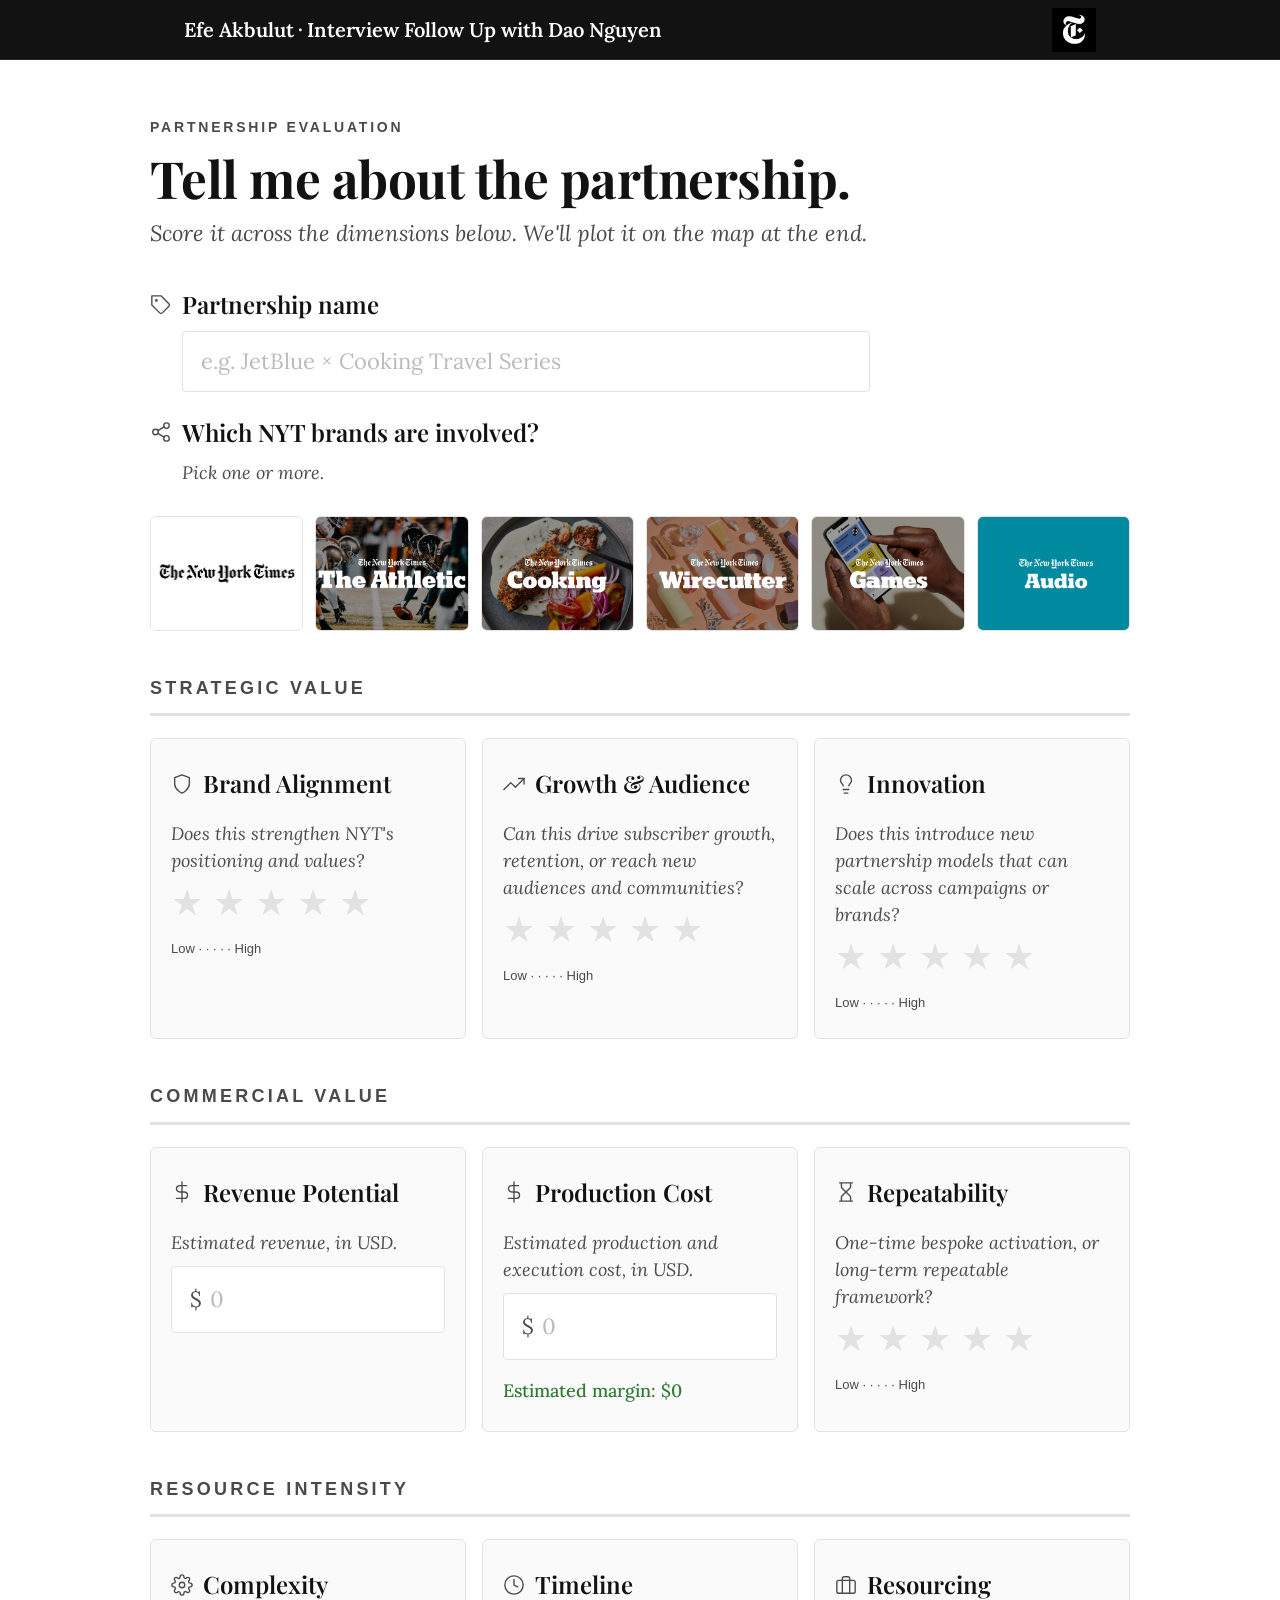
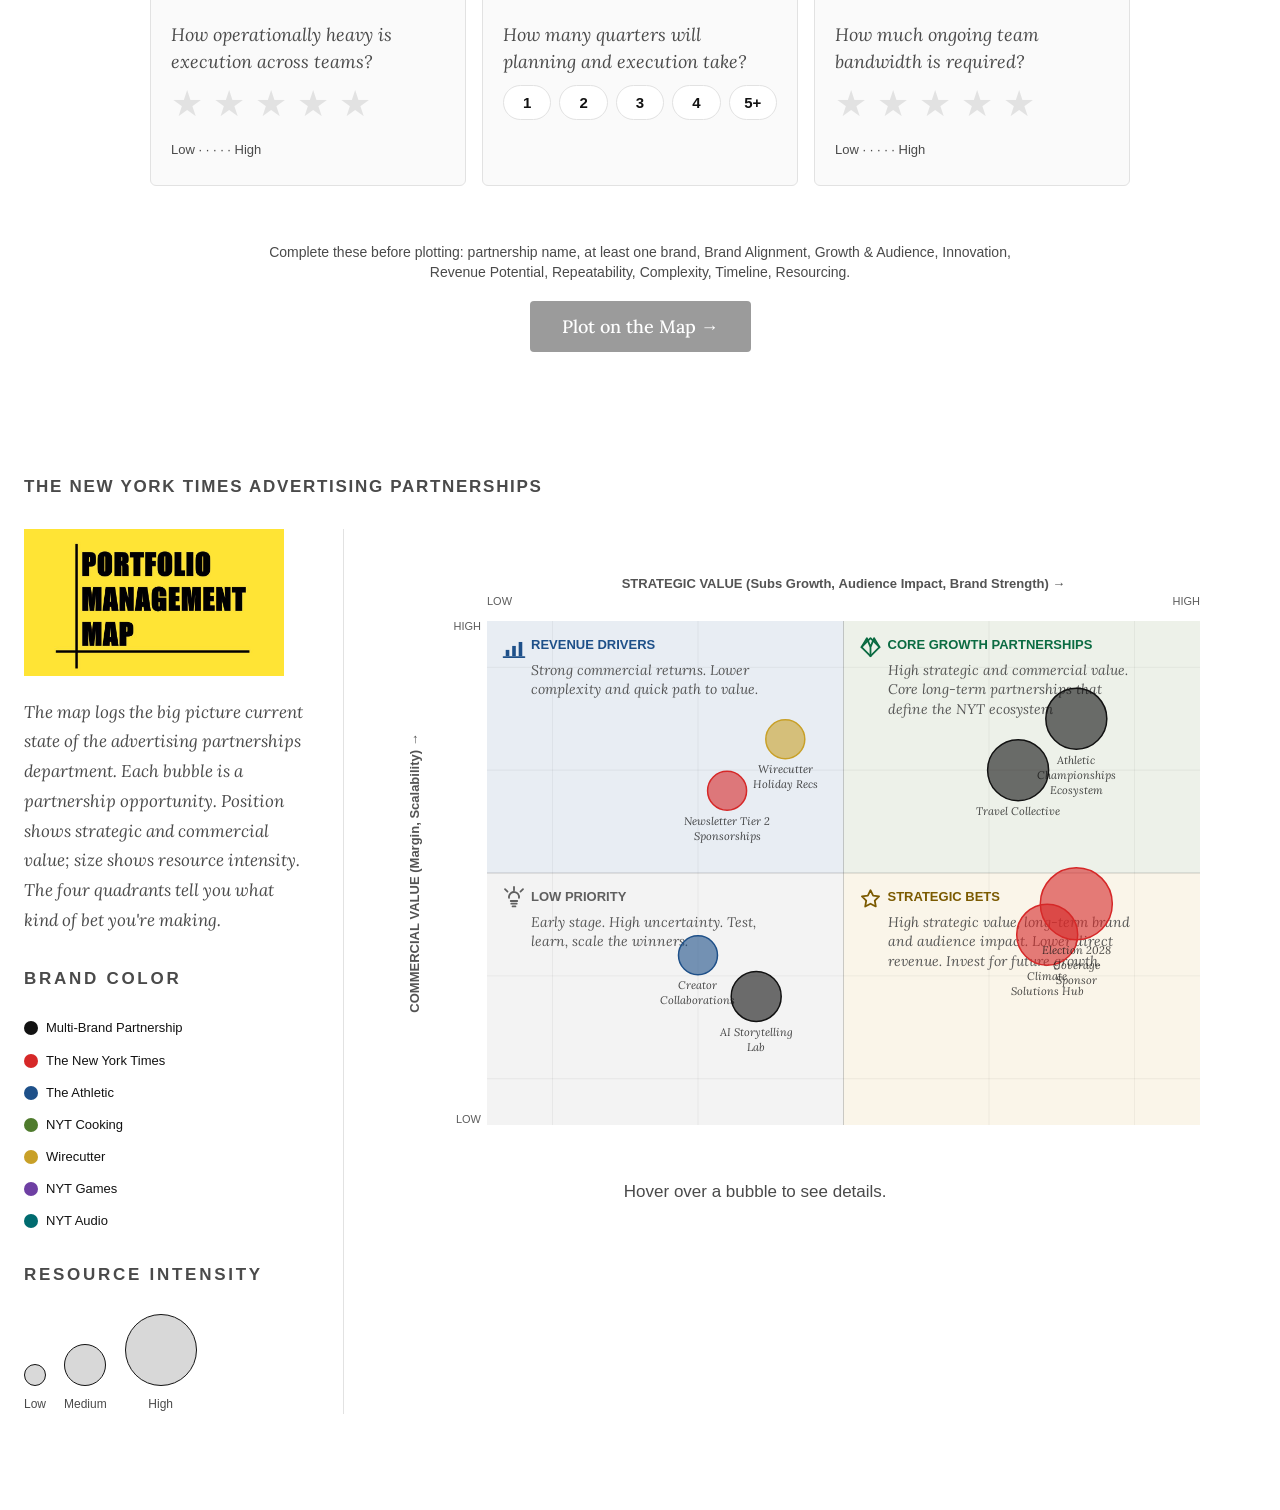
==== docs/index.html @ c7c69ca1 "Polish form feedback and map presentation" ====
<!DOCTYPE html>
<html lang="en">
<head>
  <meta charset="UTF-8">
  <meta name="viewport" content="width=device-width, initial-scale=1.0">
  <title>NYT Partnerships Pitch — Efe Akbulut</title>
  <link rel="stylesheet" href="styles.css">
  <style>
    .map-content {
      max-width: 1440px;
    }
    .map-layout {
      display: grid;
      grid-template-columns: minmax(250px, 320px) minmax(0, 1fr);
      gap: clamp(28px, 4vw, 56px);
      align-items: start;
      margin-top: 28px;
    }
    .map-left-rail {
      border-right: 1px solid var(--rule);
      padding-right: clamp(24px, 3vw, 40px);
    }
    .pmm-logo {
      display: block;
      width: min(100%, 260px);
      height: auto;
      margin-bottom: 22px;
    }
    .map-explainer {
      font-family: Lora, Georgia, serif;
      font-size: 14px;
      font-style: italic;
      line-height: 1.38;
      color: var(--muted);
      margin: 0 0 28px;
      max-width: 26em;
    }
    .map-legend-title {
      font-family: var(--sans);
      font-size: 11px;
      font-weight: 700;
      letter-spacing: 0.16em;
      text-transform: uppercase;
      color: var(--muted);
      margin: 28px 0 12px;
    }
    .bubble-size-legend {
      display: flex;
      align-items: flex-end;
      gap: 18px;
      font-family: var(--sans);
      font-size: 12px;
      color: var(--muted);
    }
    .size-legend-item {
      display: flex;
      flex-direction: column;
      align-items: center;
      gap: 8px;
    }
    .size-dot {
      border-radius: 50%;
      border: 1.5px solid var(--ink);
      background: rgba(18, 18, 18, 0.16);
      display: block;
    }
    .size-dot.small { width: 22px; height: 22px; }
    .size-dot.medium { width: 42px; height: 42px; }
    .size-dot.large { width: 72px; height: 72px; }
    .chart-container {
      position: relative;
      border: 0;
      background: #fff;
      margin: 0 0 8px;
    }
    #bubble-chart {
      width: 100%;
      height: 640px;
      position: relative;
    }
    #bubble-canvas {
      width: 100%;
      height: 100%;
      display: block;
    }
    .chart-tooltip {
      position: fixed;
      background: var(--ink);
      color: #fff;
      font-family: var(--sans);
      font-size: 12px;
      line-height: 1.5;
      padding: 10px 14px;
      pointer-events: none;
      opacity: 0;
      transition: opacity 0.12s;
      z-index: 200;
      max-width: 220px;
    }
    .chart-tooltip.visible { opacity: 1; }
    .chart-tooltip strong { font-size: 13px; display: block; margin-bottom: 2px; }
    .chart-note {
      font-family: var(--sans);
      font-size: 12px;
      color: var(--muted);
      margin-top: 8px;
      text-align: center;
      max-width: none;
    }
    @media (max-width: 1023px) {
      .map-layout {
        grid-template-columns: 1fr;
      }
      .map-left-rail {
        border-right: 0;
        border-bottom: 1px solid var(--rule);
        padding-right: 0;
        padding-bottom: 28px;
      }
      #bubble-chart { height: 520px; }
    }
    @media (max-width: 719px) {
      #bubble-chart { height: 440px; }
    }
  </style>
</head>
<body>
  <script src="nav.js" defer></script>
  <script src="fullpage.js" defer></script>
  <script src="eval.js" defer></script>

  <!-- ─── EVALUATION FORM ───────────────────────────────────────────────── -->
  <section id="evaluation" class="section-step">
    <div class="step-inner">

      <div class="step-header">
        <p class="step-eyebrow">PARTNERSHIP EVALUATION</p>
        <h1 class="step-h1">Tell me about the partnership.</h1>
        <p class="step-subhead">Score it across the dimensions below. We'll plot it on the map at the end.</p>
      </div>

      <!-- ── PARTNERSHIP IDENTITY ──────────────────────────────────────── -->

      <div class="step-narrow" style="margin-bottom: 20px;">
        <div class="metric-block">
          <div class="metric-header">
            <svg class="metric-icon" viewBox="0 0 24 24" fill="none" stroke="currentColor" stroke-width="1.5" stroke-linecap="round" stroke-linejoin="round">
              <path d="M20.59 13.41l-7.17 7.17a2 2 0 01-2.83 0L2 12V2h10l8.59 8.59a2 2 0 010 2.82z"/>
              <circle cx="7" cy="7" r="1.5" fill="currentColor" stroke="none"/>
            </svg>
            <span class="metric-title">Partnership name</span>
          </div>
          <input
            class="text-input"
            id="partnership-name"
            type="text"
            placeholder="e.g. JetBlue × Cooking Travel Series"
            autocomplete="off">
        </div>
      </div>

      <!-- Brand picker — full step-inner width -->
      <div class="metric-block" style="margin-bottom: 8px;">
        <div class="metric-header">
          <svg class="metric-icon" viewBox="0 0 24 24" fill="none" stroke="currentColor" stroke-width="1.5" stroke-linecap="round" stroke-linejoin="round">
            <circle cx="18" cy="5" r="3"/><circle cx="6" cy="12" r="3"/><circle cx="18" cy="19" r="3"/>
            <line x1="8.59" y1="13.51" x2="15.42" y2="17.49"/>
            <line x1="15.41" y1="6.51" x2="8.59" y2="10.49"/>
          </svg>
          <span class="metric-title">Which NYT brands are involved?</span>
        </div>
        <p class="metric-question">Pick one or more.</p>
        <div class="brand-cards">
          <button class="brand-card" data-brand="times" data-color="#d62828" style="--brand-color:#d62828" type="button">
            <img src="assets/logo-times.jpg" alt="The Times">
          </button>
          <button class="brand-card" data-brand="athletic" data-color="#1e5089" style="--brand-color:#1e5089" type="button">
            <img src="assets/logo-athletic.avif" alt="The Athletic">
          </button>
          <button class="brand-card" data-brand="cooking" data-color="#4f7b2d" style="--brand-color:#4f7b2d" type="button">
            <img src="assets/logo-cooking.avif" alt="NYT Cooking">
          </button>
          <button class="brand-card" data-brand="wirecutter" data-color="#c8a028" style="--brand-color:#c8a028" type="button">
            <img src="assets/logo-wirecutter.avif" alt="Wirecutter">
          </button>
          <button class="brand-card" data-brand="games" data-color="#6e3fa3" style="--brand-color:#6e3fa3" type="button">
            <img src="assets/logo-games.avif" alt="NYT Games">
          </button>
          <button class="brand-card" data-brand="audio" data-color="#006b6f" style="--brand-color:#006b6f" type="button">
            <img src="assets/logo-audio.png" alt="NYT Audio">
          </button>
        </div>
      </div>

      <!-- ── STRATEGIC VALUE ───────────────────────────────────────────── -->

      <p class="eval-section-label">Strategic Value</p>
      <hr class="eval-divider">

      <div class="metric-tiles">

        <div class="metric-tile">
          <div class="metric-header">
            <svg class="metric-icon" viewBox="0 0 24 24" fill="none" stroke="currentColor" stroke-width="1.5" stroke-linecap="round" stroke-linejoin="round">
              <path d="M12 22s8-4 8-10V5l-8-3-8 3v7c0 6 8 10 8 10z"/>
            </svg>
            <span class="metric-title">Brand Alignment</span>
          </div>
          <p class="metric-question">Does this strengthen NYT's positioning and values?</p>
          <div class="stars-rating" data-field="brandAlignment" role="group" aria-label="Brand Alignment rating">
            <span class="star" role="button" tabindex="0">★</span>
            <span class="star" role="button" tabindex="0">★</span>
            <span class="star" role="button" tabindex="0">★</span>
            <span class="star" role="button" tabindex="0">★</span>
            <span class="star" role="button" tabindex="0">★</span>
          </div>
          <div class="metric-low-high">Low · · · · · High</div>
        </div>

        <div class="metric-tile">
          <div class="metric-header">
            <svg class="metric-icon" viewBox="0 0 24 24" fill="none" stroke="currentColor" stroke-width="1.5" stroke-linecap="round" stroke-linejoin="round">
              <polyline points="23 6 13.5 15.5 8.5 10.5 1 18"/>
              <polyline points="17 6 23 6 23 12"/>
            </svg>
            <span class="metric-title">Growth &amp; Audience</span>
          </div>
          <p class="metric-question">Can this drive subscriber growth, retention, or reach new audiences and communities?</p>
          <div class="stars-rating" data-field="growthAudience" role="group" aria-label="Growth and Audience rating">
            <span class="star" role="button" tabindex="0">★</span>
            <span class="star" role="button" tabindex="0">★</span>
            <span class="star" role="button" tabindex="0">★</span>
            <span class="star" role="button" tabindex="0">★</span>
            <span class="star" role="button" tabindex="0">★</span>
          </div>
          <div class="metric-low-high">Low · · · · · High</div>
        </div>

        <div class="metric-tile">
          <div class="metric-header">
            <svg class="metric-icon" viewBox="0 0 24 24" fill="none" stroke="currentColor" stroke-width="1.5" stroke-linecap="round" stroke-linejoin="round">
              <line x1="9" y1="18" x2="15" y2="18"/>
              <line x1="10" y1="22" x2="14" y2="22"/>
              <path d="M15.09 14c.18-.98.65-1.74 1.41-2.5A4.65 4.65 0 0018 8 6 6 0 006 8c0 1 .23 2.23 1.5 3.5A4.61 4.61 0 018.91 14"/>
            </svg>
            <span class="metric-title">Innovation</span>
          </div>
          <p class="metric-question">Does this introduce new partnership models that can scale across campaigns or brands?</p>
          <div class="stars-rating" data-field="innovationScalability" role="group" aria-label="Innovation rating">
            <span class="star" role="button" tabindex="0">★</span>
            <span class="star" role="button" tabindex="0">★</span>
            <span class="star" role="button" tabindex="0">★</span>
            <span class="star" role="button" tabindex="0">★</span>
            <span class="star" role="button" tabindex="0">★</span>
          </div>
          <div class="metric-low-high">Low · · · · · High</div>
        </div>

      </div><!-- /strategic metric-tiles -->

      <!-- ── COMMERCIAL VALUE ──────────────────────────────────────────── -->

      <p class="eval-section-label">Commercial Value</p>
      <hr class="eval-divider">

      <div class="metric-tiles">

        <div class="metric-tile">
          <div class="metric-header">
            <svg class="metric-icon" viewBox="0 0 24 24" fill="none" stroke="currentColor" stroke-width="1.5" stroke-linecap="round" stroke-linejoin="round">
              <line x1="12" y1="1" x2="12" y2="23"/>
              <path d="M17 5H9.5a3.5 3.5 0 000 7h5a3.5 3.5 0 010 7H6"/>
            </svg>
            <span class="metric-title">Revenue Potential</span>
          </div>
          <p class="metric-question">Estimated revenue, in USD.</p>
          <div class="numeric-input-wrap">
            <span class="numeric-prefix">$</span>
            <input class="numeric-input" id="revenue-input" type="text" inputmode="numeric" placeholder="0" autocomplete="off">
          </div>
        </div>

        <div class="metric-tile">
          <div class="metric-header">
            <svg class="metric-icon" viewBox="0 0 24 24" fill="none" stroke="currentColor" stroke-width="1.5" stroke-linecap="round" stroke-linejoin="round">
              <line x1="12" y1="1" x2="12" y2="23"/>
              <path d="M17 5H9.5a3.5 3.5 0 000 7h5a3.5 3.5 0 010 7H6"/>
            </svg>
            <span class="metric-title">Production Cost</span>
          </div>
          <p class="metric-question">Estimated production and execution cost, in USD.</p>
          <div class="numeric-input-wrap">
            <span class="numeric-prefix">$</span>
            <input class="numeric-input" id="cost-input" type="text" inputmode="numeric" placeholder="0" autocomplete="off">
          </div>
          <p id="margin-display" class="live-margin-display positive">Estimated margin: $0</p>
          
        </div>

        <div class="metric-tile">
          <div class="metric-header">
            <svg class="metric-icon" viewBox="0 0 24 24" fill="none" stroke="currentColor" stroke-width="1.5" stroke-linecap="round">
              <path d="M5 22h14M5 2h14M17 22v-4.17a2 2 0 00-.59-1.42L12 12l-4.41 4.41A2 2 0 007 17.83V22M7 2v4.17a2 2 0 00.59 1.42L12 12l4.41-4.41A2 2 0 0017 6.17V2"/>
            </svg>
            <span class="metric-title">Repeatability</span>
          </div>
          <p class="metric-question">One-time bespoke activation, or long-term repeatable framework?</p>
          <div class="stars-rating" data-field="repeatability" role="group" aria-label="Repeatability rating">
            <span class="star" role="button" tabindex="0">★</span>
            <span class="star" role="button" tabindex="0">★</span>
            <span class="star" role="button" tabindex="0">★</span>
            <span class="star" role="button" tabindex="0">★</span>
            <span class="star" role="button" tabindex="0">★</span>
          </div>
          <div class="metric-low-high">Low · · · · · High</div>
        </div>

      </div><!-- /commercial metric-tiles -->

      <!-- ── RESOURCE INTENSITY ────────────────────────────────────────── -->

      <p class="eval-section-label">Resource Intensity</p>
      <hr class="eval-divider">

      <div class="metric-tiles">

        <div class="metric-tile">
          <div class="metric-header">
            <svg class="metric-icon" viewBox="0 0 24 24" fill="none" stroke="currentColor" stroke-width="1.5" stroke-linecap="round" stroke-linejoin="round">
              <circle cx="12" cy="12" r="3"/>
              <path d="M19.4 15a1.65 1.65 0 00.33 1.82l.06.06a2 2 0 010 2.83 2 2 0 01-2.83 0l-.06-.06a1.65 1.65 0 00-1.82-.33 1.65 1.65 0 00-1 1.51V21a2 2 0 01-2 2 2 2 0 01-2-2v-.09A1.65 1.65 0 009 19.4a1.65 1.65 0 00-1.82.33l-.06.06a2 2 0 01-2.83 0 2 2 0 010-2.83l.06-.06A1.65 1.65 0 004.68 15a1.65 1.65 0 00-1.51-1H3a2 2 0 01-2-2 2 2 0 012-2h.09A1.65 1.65 0 004.6 9a1.65 1.65 0 00-.33-1.82l-.06-.06a2 2 0 010-2.83 2 2 0 012.83 0l.06.06A1.65 1.65 0 009 4.68a1.65 1.65 0 001-1.51V3a2 2 0 012-2 2 2 0 012 2v.09a1.65 1.65 0 001 1.51 1.65 1.65 0 001.82-.33l.06-.06a2 2 0 012.83 0 2 2 0 010 2.83l-.06.06A1.65 1.65 0 0019.4 9a1.65 1.65 0 001.51 1H21a2 2 0 012 2 2 2 0 01-2 2h-.09a1.65 1.65 0 00-1.51 1z"/>
            </svg>
            <span class="metric-title">Complexity</span>
          </div>
          <p class="metric-question">How operationally heavy is execution across teams?</p>
          <div class="stars-rating" data-field="complexityCoordination" role="group" aria-label="Complexity rating">
            <span class="star" role="button" tabindex="0">★</span>
            <span class="star" role="button" tabindex="0">★</span>
            <span class="star" role="button" tabindex="0">★</span>
            <span class="star" role="button" tabindex="0">★</span>
            <span class="star" role="button" tabindex="0">★</span>
          </div>
          <div class="metric-low-high">Low · · · · · High</div>
        </div>

        <div class="metric-tile">
          <div class="metric-header">
            <svg class="metric-icon" viewBox="0 0 24 24" fill="none" stroke="currentColor" stroke-width="1.5" stroke-linecap="round">
              <circle cx="12" cy="12" r="10"/>
              <polyline points="12 6 12 12 16 14"/>
            </svg>
            <span class="metric-title">Timeline</span>
          </div>
          <p class="metric-question">How many quarters will planning and execution take?</p>
          <div class="timeline-pills">
            <button class="timeline-pill" data-quarters="1" type="button">1</button>
            <button class="timeline-pill" data-quarters="2" type="button">2</button>
            <button class="timeline-pill" data-quarters="3" type="button">3</button>
            <button class="timeline-pill" data-quarters="4" type="button">4</button>
            <button class="timeline-pill" data-quarters="5" type="button">5+</button>
          </div>
        </div>

        <div class="metric-tile">
          <div class="metric-header">
            <svg class="metric-icon" viewBox="0 0 24 24" fill="none" stroke="currentColor" stroke-width="1.5" stroke-linecap="round" stroke-linejoin="round">
              <rect x="2" y="7" width="20" height="14" rx="2"/>
              <path d="M16 21V5a2 2 0 00-2-2h-4a2 2 0 00-2 2v16"/>
            </svg>
            <span class="metric-title">Resourcing</span>
          </div>
          <p class="metric-question">How much ongoing team bandwidth is required?</p>
          <div class="stars-rating" data-field="staffing" role="group" aria-label="Resourcing rating">
            <span class="star" role="button" tabindex="0">★</span>
            <span class="star" role="button" tabindex="0">★</span>
            <span class="star" role="button" tabindex="0">★</span>
            <span class="star" role="button" tabindex="0">★</span>
            <span class="star" role="button" tabindex="0">★</span>
          </div>
          <div class="metric-low-high">Low · · · · · High</div>
        </div>

      </div><!-- /resource metric-tiles -->

      <!-- ── SUBMIT ─────────────────────────────────────────────────────── -->
      <div class="step-footer">
        <p class="submit-feedback" id="submit-feedback" aria-live="polite"></p>
        <button class="submit-primary" id="submit-eval" disabled type="button" aria-describedby="submit-feedback">Plot on the Map →</button>
      </div>

    </div><!-- /step-inner -->
  </section>

  <!-- ─── THE MAP ───────────────────────────────────────────────────────── -->
  <main class="content map-content">
    <section id="map-visualized" class="section-page">
      <p class="section-eyebrow">The New York Times Advertising Partnerships</p>

      <div class="map-layout">
        <aside class="map-left-rail" aria-label="Portfolio Management Map context and legends">
          <img class="pmm-logo" src="assets/pmm.jpg" alt="Portfolio Management Map">
          <p class="map-explainer">The map logs the big picture current state of the advertising partnerships department. Each bubble is a partnership opportunity. Position shows strategic and commercial value; size shows resource intensity. The four quadrants tell you what kind of bet you're making.</p>

          <p class="map-legend-title">Brand Color</p>
          <div class="chart-legend" id="chart-legend"></div>

          <p class="map-legend-title">Resource Intensity</p>
          <div class="bubble-size-legend" aria-label="Bubble size indicates resource intensity">
            <span class="size-legend-item"><span class="size-dot small"></span><span>Low</span></span>
            <span class="size-legend-item"><span class="size-dot medium"></span><span>Medium</span></span>
            <span class="size-legend-item"><span class="size-dot large"></span><span>High</span></span>
          </div>

          <a href="#" class="map-clear-link" id="clear-submission" style="display:none;">Clear my submission</a>
        </aside>

        <div class="map-chart-column">
          <div class="chart-container" id="bubble-chart">
            <canvas id="bubble-canvas"></canvas>
          </div>
          <p class="chart-note">Hover over a bubble to see details.</p>
        </div>
      </div>

      <div id="chart-tooltip" class="chart-tooltip"></div>
    </section>
  </main>

  <script>
    const BRANDS = [
      { key: "multi",      label: "Multi-Brand Partnership", color: "#121212" },
      { key: "nyt",        label: "The New York Times",    color: "#d62828" },
      { key: "athletic",   label: "The Athletic",          color: "#1e5089" },
      { key: "cooking",    label: "NYT Cooking",           color: "#4f7b2d" },
      { key: "wirecutter", label: "Wirecutter",            color: "#c8a028" },
      { key: "games",      label: "NYT Games",             color: "#6e3fa3" },
      { key: "audio",      label: "NYT Audio",             color: "#006b6f" },
    ];

    // 8 examples — two per quadrant, spread across brands
    const PARTNERSHIPS = [
      // Top-Right: Platform-Defining (high SV, high CV)
      { name: "Athletic Championships Ecosystem", brand: "multi",      sv: 4.6, cv: 4.5, ri: 4.0, note: "Multi-brand flagship event series" },
      { name: "Travel Collective",                brand: "multi",      sv: 4.2, cv: 4.0, ri: 4.0, note: "Cross-brand travel content partnership" },
      // Top-Left: Efficient Revenue Drivers (low SV, high CV)
      { name: "Wirecutter Holiday Recs",          brand: "wirecutter", sv: 2.6, cv: 4.3, ri: 2.0, note: "Affiliate + editorial integration" },
      { name: "Newsletter Tier 2 Sponsorships",   brand: "nyt",        sv: 2.2, cv: 3.8, ri: 2.0, note: "High-frequency, scalable" },
      // Bottom-Right: Cultural Impact (high SV, low CV)
      { name: "Climate Solutions Hub",            brand: "nyt",        sv: 4.4, cv: 2.4, ri: 4.0, note: "Long-form brand journalism series" },
      { name: "Election 2028 Coverage Sponsor",   brand: "nyt",        sv: 4.6, cv: 2.7, ri: 5.0, note: "High-reach election year activation" },
      // Bottom-Left: Experimental Bets (low SV, low CV)
      { name: "AI Storytelling Lab",              brand: "multi",      sv: 2.4, cv: 1.8, ri: 3.0, note: "New format test — undefined upside" },
      { name: "Creator Collaborations",           brand: "athletic",   sv: 2.0, cv: 2.2, ri: 2.0, note: "Creator x Athletic content play" },
    ];

    function brandColor(key) {
      return BRANDS.find(b => b.key === key)?.color || "#888";
    }

    function brandLabel(key) {
      const labels = {
        times: "The Times",
        nyt: "The New York Times",
        athletic: "The Athletic",
        cooking: "NYT Cooking",
        wirecutter: "Wirecutter",
        games: "NYT Games",
        audio: "NYT Audio",
        multi: "Multi-Brand Partnership",
      };
      return labels[key] || key;
    }

    function escapeHtml(value) {
      return String(value ?? "")
        .replace(/&/g, "&amp;")
        .replace(/</g, "&lt;")
        .replace(/>/g, "&gt;")
        .replace(/"/g, "&quot;")
        .replace(/'/g, "&#039;");
    }

    function tooltipHtml(b) {
      const brands = b.isUser
        ? (b.brands || []).map(brandLabel).join(", ")
        : brandLabel(b.brand);
      const note = b.note ? `<div>${escapeHtml(b.note)}</div>` : "";
      return `
        <strong>${escapeHtml(b.name)}</strong>
        ${note}
        <span style="opacity:.7">Strategic: ${b.sv} &nbsp; Commercial: ${b.cv}</span><br>
        <span style="opacity:.7">Resource: ${b.ri}</span><br>
        <span style="opacity:.7">Brands: ${escapeHtml(brands || "—")}</span>
      `;
    }

    function hexToRgba(hex, alpha) {
      const r = parseInt(hex.slice(1, 3), 16);
      const g = parseInt(hex.slice(3, 5), 16);
      const b = parseInt(hex.slice(5, 7), 16);
      return `rgba(${r},${g},${b},${alpha})`;
    }

    function setupChart() {
      const canvas    = document.getElementById("bubble-canvas");
      const container = document.getElementById("bubble-chart");
      const tooltip   = document.getElementById("chart-tooltip");
      if (!canvas || !container) return;

      // Axis visual range: slightly beyond 1–5 so edge bubbles have breathing room
      const AMIN = 0.55, AMAX = 5.45;
      const PAD  = { top: 92, right: 56, bottom: 44, left: 92 };

      let userBubble = null, currentW = 0, currentH = 0;

      // Map a data value to a canvas x coordinate
      function tx(val, plotL, plotW) {
        return plotL + ((val - AMIN) / (AMAX - AMIN)) * plotW;
      }
      // Map a data value to a canvas y coordinate (inverted: high = top)
      function ty(val, plotT, plotH) {
        return plotT + ((AMAX - val) / (AMAX - AMIN)) * plotH;
      }

      function riToR(ri, dpr) {
        return (14 + ((ri - 1) / 4) * 22) * dpr;
      }

      function getBubbles(w, h) {
        const dpr  = window.devicePixelRatio || 1;
        const cw   = w * dpr, ch = h * dpr;
        const plotL = PAD.left * dpr, plotT = PAD.top * dpr;
        const plotW = cw - (PAD.left + PAD.right) * dpr;
        const plotH = ch - (PAD.top  + PAD.bottom) * dpr;
        return PARTNERSHIPS.map(p => ({
          ...p,
          cx: tx(p.sv, plotL, plotW),
          cy: ty(p.cv, plotT, plotH),
          r:  riToR(p.ri, dpr),
          isUser: false,
        }));
      }

      function getUserBubble(w, h) {
        if (!userBubble) return null;
        const dpr  = window.devicePixelRatio || 1;
        const cw   = w * dpr, ch = h * dpr;
        const plotL = PAD.left * dpr, plotT = PAD.top * dpr;
        const plotW = cw - (PAD.left + PAD.right) * dpr;
        const plotH = ch - (PAD.top  + PAD.bottom) * dpr;
        return {
          ...userBubble,
          cx: tx(userBubble.sv, plotL, plotW),
          cy: ty(userBubble.cv, plotT, plotH),
          r:  riToR(userBubble.ri, dpr),
          isUser: true,
        };
      }

      // Word-wrap text to fit maxWidth (canvas units)
      function wrapText(ctx, text, maxWidth) {
        const words = text.split(" ");
        const lines = [];
        let cur = "";
        for (const word of words) {
          const test = cur ? cur + " " + word : word;
          if (ctx.measureText(test).width > maxWidth && cur) {
            lines.push(cur);
            cur = word;
          } else {
            cur = test;
          }
        }
        if (cur) lines.push(cur);
        return lines;
      }

      function drawBubbleLabel(ctx, b, dpr) {
        const fSize  = Math.round(11 * dpr);
        const lineH  = fSize * 1.35;
        const maxW   = Math.max(b.r * 2.2, 90 * dpr);
        ctx.font = `italic ${fSize}px Lora, Georgia, serif`;
        const lines  = wrapText(ctx, b.name, maxW);
        const totalH = lines.length * lineH;

        // Always draw below the bubble
        const startY = b.cy + b.r + 6 * dpr;
        ctx.fillStyle    = "rgba(18,18,18,0.78)";
        ctx.textAlign    = "center";
        ctx.textBaseline = "top";
        lines.forEach((line, i) => {
          ctx.fillText(line, b.cx, startY + i * lineH);
        });
        ctx.textAlign    = "left";
        ctx.textBaseline = "alphabetic";
      }

      function drawQuadrantIcon(ctx, type, x, y, size, dpr) {
        const s = size;
        ctx.save();
        ctx.translate(x, y);
        ctx.strokeStyle = ctx.fillStyle;
        ctx.lineWidth = 1.8 * dpr;
        ctx.lineCap = "round";
        ctx.lineJoin = "round";

        if (type === "diamond") {
          ctx.beginPath();
          ctx.moveTo(0, -s / 2);
          ctx.lineTo(s / 2, 0);
          ctx.lineTo(0, s / 2);
          ctx.lineTo(-s / 2, 0);
          ctx.closePath();
          ctx.stroke();
          ctx.beginPath();
          ctx.moveTo(-s / 2, 0);
          ctx.lineTo(-s / 5, -s / 2);
          ctx.lineTo(0, 0);
          ctx.lineTo(s / 5, -s / 2);
          ctx.lineTo(s / 2, 0);
          ctx.moveTo(0, 0);
          ctx.lineTo(0, s / 2);
          ctx.stroke();
        } else if (type === "bars") {
          const w = s / 5;
          [-1, 0, 1].forEach((n, i) => {
            const h = s * (0.35 + i * 0.22);
            ctx.fillRect(n * w * 1.8 - w / 2, s / 2 - h, w, h);
          });
          ctx.beginPath();
          ctx.moveTo(-s * 0.58, s * 0.55);
          ctx.lineTo(s * 0.58, s * 0.55);
          ctx.stroke();
        } else if (type === "star") {
          ctx.beginPath();
          for (let i = 0; i < 10; i++) {
            const a = -Math.PI / 2 + i * Math.PI / 5;
            const r = i % 2 === 0 ? s / 2 : s / 4;
            const px = Math.cos(a) * r;
            const py = Math.sin(a) * r;
            if (i === 0) ctx.moveTo(px, py);
            else ctx.lineTo(px, py);
          }
          ctx.closePath();
          ctx.stroke();
        } else {
          // Light bulb marker for lower-priority exploratory work.
          ctx.beginPath();
          ctx.arc(0, -s * 0.12, s * 0.28, Math.PI * 0.05, Math.PI * 0.95, true);
          ctx.stroke();
          ctx.beginPath();
          ctx.moveTo(-s * 0.18, s * 0.1);
          ctx.lineTo(s * 0.18, s * 0.1);
          ctx.moveTo(-s * 0.15, s * 0.25);
          ctx.lineTo(s * 0.15, s * 0.25);
          ctx.moveTo(-s * 0.08, s * 0.4);
          ctx.lineTo(s * 0.08, s * 0.4);
          ctx.moveTo(-s * 0.36, -s * 0.42);
          ctx.lineTo(-s * 0.5, -s * 0.56);
          ctx.moveTo(s * 0.36, -s * 0.42);
          ctx.lineTo(s * 0.5, -s * 0.56);
          ctx.moveTo(0, -s * 0.5);
          ctx.lineTo(0, -s * 0.68);
          ctx.stroke();
        }

        ctx.restore();
      }

      function drawQuadrantLabels(ctx, plotL, plotT, plotW, plotH, dpr) {
        const midX = tx(3, plotL, plotW);
        const midY = ty(3, plotT, plotH);
        const Q_PAD = 18 * dpr;
        const T_FS  = Math.round(13 * dpr);
        const D_FS  = Math.round(13.5 * dpr);
        const T_LH  = T_FS * 1.35;
        const D_LH  = D_FS * 1.42;
        const I_SIZE = 18 * dpr;
        const I_GAP = 8 * dpr;
        const MAX_W = Math.min(250 * dpr, plotW * 0.42);

        const quadrants = [
          {
            title: "CORE GROWTH PARTNERSHIPS",
            desc:  "High strategic and commercial value. Core long-term partnerships that define the NYT ecosystem",
            icon: "diamond",
            color: "#0b6b42",
            x: midX + Q_PAD, y: plotT + Q_PAD,
          },
          {
            title: "REVENUE DRIVERS",
            desc:  "Strong commercial returns. Lower complexity and quick path to value.",
            icon: "bars",
            color: "#1e5089",
            x: plotL + Q_PAD, y: plotT + Q_PAD,
          },
          {
            title: "STRATEGIC BETS",
            desc:  "High strategic value, long-term brand and audience impact. Lower direct revenue. Invest for future growth.",
            icon: "star",
            color: "#7b5a00",
            x: midX + Q_PAD, y: midY + Q_PAD,
          },
          {
            title: "LOW PRIORITY",
            desc:  "Early stage. High uncertainty. Test, learn, scale the winners.",
            icon: "bulb",
            color: "#5f5f5f",
            x: plotL + Q_PAD, y: midY + Q_PAD,
          },
        ];

        quadrants.forEach(q => {
          ctx.font = `italic ${D_FS}px Lora, Georgia, serif`;
          const descLines = wrapText(ctx, q.desc, MAX_W);
          const startY = q.y;

          ctx.font         = `800 ${T_FS}px -apple-system, BlinkMacSystemFont, "Segoe UI", sans-serif`;
          ctx.fillStyle    = q.color;
          ctx.textBaseline = "top";
          drawQuadrantIcon(ctx, q.icon, q.x + I_SIZE / 2, startY + T_FS * 0.63, I_SIZE, dpr);
          ctx.textAlign = "left";
          ctx.fillText(q.title, q.x + I_SIZE + I_GAP, startY);

          ctx.font      = `italic ${D_FS}px Lora, Georgia, serif`;
          ctx.fillStyle = "rgba(74,74,74,0.92)";
          descLines.forEach((line, i) => {
            ctx.fillText(line, q.x + I_SIZE + I_GAP, startY + T_LH + 7 * dpr + i * D_LH);
          });
        });

        ctx.textAlign    = "left";
        ctx.textBaseline = "alphabetic";
      }

      function drawAxisAnnotations(ctx, plotL, plotT, plotW, plotH, cw, ch, dpr) {
        const plotR = plotL + plotW;
        const plotB = plotT + plotH;
        const SML   = Math.round(11 * dpr);
        const AX_FS = Math.round(13 * dpr);

        ctx.fillStyle = "rgba(74,74,74,0.9)";

        // LOW / HIGH on the top strategic axis
        ctx.font         = `${SML}px -apple-system, sans-serif`;
        ctx.textAlign    = "left";
        ctx.textBaseline = "bottom";
        ctx.fillText("LOW", plotL, plotT - 14 * dpr);
        ctx.textAlign = "right";
        ctx.fillText("HIGH", plotR, plotT - 14 * dpr);

        // LOW / HIGH on y-axis (left of plot)
        ctx.textAlign    = "right";
        ctx.textBaseline = "bottom";
        ctx.fillText("LOW", plotL - 6 * dpr, plotB);
        ctx.textBaseline = "top";
        ctx.fillText("HIGH", plotL - 6 * dpr, plotT);

        // Axis titles
        ctx.font      = `700 ${AX_FS}px -apple-system, BlinkMacSystemFont, sans-serif`;
        ctx.fillStyle = "rgba(74,74,74,0.95)";
        const compactAxis = plotW < 560 * dpr;
        const strategicAxis = compactAxis
          ? "STRATEGIC VALUE →"
          : "STRATEGIC VALUE (Subs Growth, Audience Impact, Brand Strength) →";
        const commercialAxis = compactAxis
          ? "COMMERCIAL VALUE →"
          : "COMMERCIAL VALUE (Margin, Scalability) →";

        // X: strategic value title above the map
        ctx.textAlign    = "center";
        ctx.textBaseline = "bottom";
        ctx.fillText(strategicAxis, plotL + plotW / 2, plotT - 30 * dpr);

        // Y: "COMMERCIAL VALUE →" rotated left
        ctx.save();
        ctx.translate(14 * dpr, plotT + plotH / 2);
        ctx.rotate(-Math.PI / 2);
        ctx.textAlign    = "center";
        ctx.textBaseline = "top";
        ctx.fillText(commercialAxis, 0, 0);
        ctx.restore();

        ctx.textAlign    = "left";
        ctx.textBaseline = "alphabetic";
      }

      function draw(w, h) {
        const dpr   = window.devicePixelRatio || 1;
        const ctx   = canvas.getContext("2d");
        const cw    = canvas.width, ch = canvas.height;
        ctx.clearRect(0, 0, cw, ch);

        const plotL = PAD.left   * dpr;
        const plotT = PAD.top    * dpr;
        const plotW = cw - (PAD.left + PAD.right)  * dpr;
        const plotH = ch - (PAD.top  + PAD.bottom) * dpr;
        const plotR = plotL + plotW;
        const plotB = plotT + plotH;

        const midX = tx(3, plotL, plotW);
        const midY = ty(3, plotT, plotH);

        // ── 1. Quadrant background tints ──────────────────────────────────────
        // Top-Left: Efficient Revenue — blue
        ctx.fillStyle = "rgba(30,80,137,0.10)";
        ctx.fillRect(plotL, plotT, midX - plotL, midY - plotT);
        // Top-Right: Platform-Defining — green
        ctx.fillStyle = "rgba(79,123,45,0.10)";
        ctx.fillRect(midX, plotT, plotR - midX, midY - plotT);
        // Bottom-Left: Experimental — gray
        ctx.fillStyle = "rgba(107,107,107,0.08)";
        ctx.fillRect(plotL, midY, midX - plotL, plotB - midY);
        // Bottom-Right: Cultural Impact — gold
        ctx.fillStyle = "rgba(200,160,40,0.10)";
        ctx.fillRect(midX, midY, plotR - midX, plotB - midY);

        // ── 2. Gridlines at each integer (skip midline = 3) ───────────────────
        ctx.strokeStyle = "rgba(0,0,0,0.05)";
        ctx.lineWidth   = 1 * dpr;
        for (let i = 1; i <= 5; i++) {
          if (i === 3) continue;
          const x = tx(i, plotL, plotW);
          ctx.beginPath(); ctx.moveTo(x, plotT); ctx.lineTo(x, plotB); ctx.stroke();
          const y = ty(i, plotT, plotH);
          ctx.beginPath(); ctx.moveTo(plotL, y); ctx.lineTo(plotR, y); ctx.stroke();
        }

        // ── 3. Midlines at X=3, Y=3 (quadrant dividers — stronger) ───────────
        ctx.strokeStyle = "rgba(0,0,0,0.18)";
        ctx.lineWidth   = 1 * dpr;
        ctx.beginPath(); ctx.moveTo(midX, plotT); ctx.lineTo(midX, plotB); ctx.stroke();
        ctx.beginPath(); ctx.moveTo(plotL, midY); ctx.lineTo(plotR, midY); ctx.stroke();

        // ── 4. Quadrant labels ─────────────────────────────────────────────────
        drawQuadrantLabels(ctx, plotL, plotT, plotW, plotH, dpr);

        // ── 5. Axis annotations ────────────────────────────────────────────────
        drawAxisAnnotations(ctx, plotL, plotT, plotW, plotH, cw, ch, dpr);

        // ── 6. Regular bubbles ─────────────────────────────────────────────────
        const bubbles = getBubbles(w, h);
        bubbles.forEach(b => {
          const color = brandColor(b.brand);
          ctx.beginPath();
          ctx.arc(b.cx, b.cy, b.r, 0, Math.PI * 2);
          ctx.fillStyle   = hexToRgba(color, 0.60);
          ctx.fill();
          ctx.strokeStyle = color;
          ctx.lineWidth   = 1.5 * dpr;
          ctx.stroke();
        });

        // ── 7. Bubble labels ───────────────────────────────────────────────────
        bubbles.forEach(b => drawBubbleLabel(ctx, b, dpr));

        // ── 8. User bubble (drawn last — on top) ───────────────────────────────
        const ub = getUserBubble(w, h);
        if (ub) {
          const color = ub.color || "#121212";

          // Yellow ring
          ctx.beginPath();
          ctx.arc(ub.cx, ub.cy, ub.r + 6 * dpr, 0, Math.PI * 2);
          ctx.strokeStyle = "#f7e600";
          ctx.lineWidth   = 2.5 * dpr;
          ctx.stroke();

          // Bubble
          ctx.beginPath();
          ctx.arc(ub.cx, ub.cy, ub.r, 0, Math.PI * 2);
          ctx.fillStyle   = hexToRgba(color, 0.60);
          ctx.fill();
          ctx.strokeStyle = color;
          ctx.lineWidth   = 2.5 * dpr;
          ctx.stroke();

          // Label
          drawBubbleLabel(ctx, ub, dpr);

          // "NEW" tag
          const TAG   = "NEW";
          const fSize = Math.round(10 * dpr);
          ctx.font = `700 ${fSize}px -apple-system, BlinkMacSystemFont, 'Segoe UI', sans-serif`;
          const textW = ctx.measureText(TAG).width;
          const padX  = 7 * dpr, padY = 3 * dpr;
          const tagW  = textW + padX * 2, tagH = fSize + padY * 2;
          const tagX  = ub.cx - tagW / 2;
          const tagY  = ub.cy - ub.r - 14 * dpr - tagH;
          ctx.fillStyle = "#f7e600";
          ctx.fillRect(tagX, tagY, tagW, tagH);
          ctx.fillStyle    = "#121212";
          ctx.textAlign    = "center";
          ctx.textBaseline = "middle";
          ctx.fillText(TAG, ub.cx, tagY + tagH / 2);
          ctx.textAlign    = "left";
          ctx.textBaseline = "alphabetic";
        }

        canvas._bubbles    = bubbles;
        canvas._userBubble = ub;
      }

      function resize() {
        currentW = container.offsetWidth;
        currentH = container.offsetHeight;
        const dpr = window.devicePixelRatio || 1;
        canvas.width        = currentW * dpr;
        canvas.height       = currentH * dpr;
        canvas.style.width  = currentW + "px";
        canvas.style.height = currentH + "px";
        draw(currentW, currentH);
      }

      function getHovered(mx, my) {
        const dpr  = window.devicePixelRatio || 1;
        const rect = canvas.getBoundingClientRect();
        const cx   = (mx - rect.left) * dpr;
        const cy   = (my - rect.top)  * dpr;
        const ub   = canvas._userBubble;
        if (ub && Math.sqrt((cx - ub.cx) ** 2 + (cy - ub.cy) ** 2) <= ub.r + 6 * dpr) return ub;
        const bubbles = canvas._bubbles || [];
        for (let i = bubbles.length - 1; i >= 0; i--) {
          const b = bubbles[i];
          if (Math.sqrt((cx - b.cx) ** 2 + (cy - b.cy) ** 2) <= b.r) return b;
        }
        return null;
      }

      canvas.addEventListener("mousemove", e => {
        const b = getHovered(e.clientX, e.clientY);
        if (b) {
          tooltip.innerHTML = tooltipHtml(b);
          tooltip.classList.add("visible");
          tooltip.style.left = (e.clientX + 14) + "px";
          tooltip.style.top  = (e.clientY - 10) + "px";
          canvas.style.cursor = "pointer";
        } else {
          tooltip.classList.remove("visible");
          canvas.style.cursor = "default";
        }
      });

      canvas.addEventListener("mouseleave", () => tooltip.classList.remove("visible"));
      window.addEventListener("resize", resize);
      resize();

      const legend = document.getElementById("chart-legend");
      if (legend) {
        BRANDS.forEach(b => {
          const item = document.createElement("div");
          item.className = "legend-item";
          item.innerHTML = `<span class="legend-dot" style="background:${b.color}"></span><span>${b.label}</span>`;
          legend.appendChild(item);
        });
      }

      window.chartAddUserBubble = function (data) {
        userBubble = data;
        resize();
        const cl = document.getElementById("clear-submission");
        if (cl) cl.style.display = "inline-block";
      };

      window.chartClearUserBubble = function () {
        userBubble = null;
        resize();
        const cl = document.getElementById("clear-submission");
        if (cl) cl.style.display = "none";
      };
    }

    if (document.readyState === "loading") {
      document.addEventListener("DOMContentLoaded", setupChart);
    } else {
      setupChart();
    }
  </script>

</body>
</html>
---- docs/styles.css ----
@import url('https://fonts.googleapis.com/css2?family=Playfair+Display:wght@700;900&family=Lora:wght@400;700&display=swap');

:root {
  --bg: #ffffff;
  --ink: #121212;
  --rule: #e2e2e2;
  --muted: #4a4a4a;
  --accent-yellow: #f7e600;
  --card-bg: #fafafa;

  --brand-nyt: #d62828;
  --brand-athletic: #1e5089;
  --brand-cooking: #4f7b2d;
  --brand-wirecutter: #c8a028;
  --brand-games: #6e3fa3;
  --brand-multi: #121212;
  --brand-experimental: #888;

  --nav-height: 60px;
  --max-width: 960px;
  --sans: -apple-system, BlinkMacSystemFont, "Segoe UI", Helvetica, Arial, sans-serif;
}

*, *::before, *::after {
  box-sizing: border-box;
  margin: 0;
  padding: 0;
}

html {
  font-size: 16px;
  -webkit-font-smoothing: antialiased;
}

body {
  background: var(--bg);
  color: var(--ink);
  font-family: Lora, Georgia, "Times New Roman", serif;
  line-height: 1.7;
  padding-top: var(--nav-height);
}

/* ─── NAV ─────────────────────────────────────────────────────────────── */

#site-nav {
  position: fixed;
  top: 0;
  left: 0;
  right: 0;
  height: var(--nav-height);
  z-index: 100;
  background: #121212;
  border-bottom: 1px solid #2a2a2a;
  display: flex;
  align-items: center;
}

.nav-inner {
  max-width: var(--max-width);
  width: 100%;
  margin: 0 auto;
  padding: 0 24px;
  display: flex;
  align-items: center;
  justify-content: space-between;
}

.nav-brand {
  font-family: Lora, Georgia, serif;
  font-size: 20px;
  font-weight: 600;
  color: #ffffff;
  text-decoration: none;
  white-space: nowrap;
  flex-shrink: 1;
  min-width: 0;
  overflow: hidden;
  text-overflow: ellipsis;
}

.nav-brand:hover {
  color: rgba(255, 255, 255, 0.75);
}

.nav-logo {
  height: 44px;
  width: auto;
  flex-shrink: 0;
  display: block;
}

/* ─── LAYOUT ──────────────────────────────────────────────────────────── */

.content {
  max-width: var(--max-width);
  margin: 0 auto;
  padding: 0 24px 96px;
}

/* ─── SECTION BLOCKS ─────────────────────────────────────────────────── */

.section-block {
  /* plain block — no scroll locking */
}

/* ─── SECTION PAGE (map section) ─────────────────────────────────────── */

.section-page {
  scroll-margin-top: var(--nav-height);
}

.section-eyebrow {
  font-family: var(--sans);
  font-size: 11px;
  font-weight: 600;
  letter-spacing: 0.1em;
  text-transform: uppercase;
  color: var(--muted);
  margin-bottom: 16px;
}

.section-page h1 {
  font-family: "Playfair Display", Georgia, serif;
  font-size: clamp(32px, 4.5vw, 48px);
  font-weight: 900;
  line-height: 1.1;
  letter-spacing: -0.02em;
  margin-bottom: 40px;
  color: var(--ink);
}

.section-page p {
  font-size: 17px;
  line-height: 1.75;
  margin-bottom: 24px;
  max-width: 720px;
}

/* ─── BUBBLE CHART ────────────────────────────────────────────────────── */

.chart-legend {
  display: flex;
  flex-wrap: wrap;
  gap: 16px 28px;
  margin-top: 24px;
  font-family: var(--sans);
  font-size: 13px;
}

.map-left-rail .chart-legend {
  flex-direction: column;
  flex-wrap: nowrap;
  gap: 10px;
  margin-top: 0;
}

.legend-item {
  display: flex;
  align-items: center;
  gap: 8px;
}

.legend-dot {
  width: 14px;
  height: 14px;
  border-radius: 50%;
  flex-shrink: 0;
}

/* ─── MAP CLEAR LINK ──────────────────────────────────────────────────── */

.map-clear-link {
  font-family: var(--sans);
  font-size: 12px;
  color: var(--muted);
  text-decoration: underline;
  cursor: pointer;
  margin-top: 8px;
  display: inline-block;
}

/* ─── EVALUATION FORM (single combined section) ──────────────────────── */

/*
 * The evaluation section lives OUTSIDE <main class="content"> so it can
 * use a wider inner container (1100px) for the brand card row. Other form
 * content is wrapped in .step-narrow (720px).
 */

.section-step {
  padding: 56px 0 80px;
  background: var(--bg);
}

.step-inner {
  max-width: 1100px;
  margin: 0 auto;
  padding: 0 clamp(24px, 5vw, 60px);
}

.step-narrow {
  max-width: 720px;
}

/* ── Eval header ─────────────────────────────────────────────────────── */

.step-header {
  display: flex;
  flex-direction: column;
  gap: 12px;
  margin-bottom: 36px;
}

.step-eyebrow {
  font-family: var(--sans);
  font-size: 14px;
  font-weight: 700;
  letter-spacing: 0.2em;
  text-transform: uppercase;
  color: var(--muted);
  margin: 0;
}

.step-h1 {
  font-family: "Playfair Display", Georgia, serif;
  font-size: clamp(36px, 4vw, 56px);
  font-weight: 700;
  line-height: 1.05;
  letter-spacing: -0.01em;
  color: var(--ink);
  margin: 0;
}

.step-subhead {
  font-family: Lora, Georgia, serif;
  font-style: italic;
  font-size: 22px;
  line-height: 1.4;
  color: var(--muted);
  margin: 0;
}

/* ── Eval body fields ────────────────────────────────────────────────── */

.step-fields {
  display: flex;
  flex-direction: column;
  gap: 28px;
}

/* Thin rule between form subsections */
.eval-divider {
  border: none;
  border-top: 3px solid var(--rule);
  margin: 10px 0 22px;
  max-width: 100%;
}

/* Small label above each subsection */
.eval-section-label {
  font-family: var(--sans);
  font-size: 18px;
  font-weight: 700;
  letter-spacing: 0.18em;
  text-transform: uppercase;
  color: var(--muted);
  margin: 42px 0 0;
}

/* ── 3-column metric tile grid ───────────────────────────────────────── */

.metric-tiles {
  display: grid;
  grid-template-columns: repeat(3, minmax(0, 1fr));
  gap: 16px;
  align-items: stretch;
}

.metric-tile {
  background: var(--card-bg);
  border: 1px solid var(--rule);
  border-radius: 6px;
  padding: 24px 20px;
  display: flex;
  flex-direction: column;
  gap: 10px;
  min-width: 0;
  height: 100%;
}

/* Remove left-indent inside tiles — content is already contained */
.metric-tile .metric-question  { padding-left: 0; margin-bottom: 0; }
.metric-tile .stars-rating     { padding-left: 0; }
.metric-tile .metric-low-high  { padding-left: 0; }
.metric-tile .timeline-pills   { padding-left: 0; }
.metric-tile .numeric-input-wrap { margin-left: 0; max-width: 100%; }
.metric-tile .text-input       { margin-left: 0; max-width: 100%; }
.metric-tile .live-margin-display { padding-left: 0; font-size: 18px; }
.metric-tile .margin-note,
.metric-tile .revenue-note     { padding-left: 0; }

/* ── Metric block ────────────────────────────────────────────────────── */

.metric-block {
  display: flex;
  flex-direction: column;
}

.metric-header {
  display: flex;
  align-items: center;
  gap: 10px;
  margin-bottom: 6px;
}

.metric-icon {
  width: 22px;
  height: 22px;
  color: var(--muted);
  flex-shrink: 0;
  stroke: currentColor;
}

.metric-title {
  font-family: "Playfair Display", Georgia, serif;
  font-size: 24px;
  font-weight: 600;
  color: var(--ink);
}

.metric-question {
  font-family: Lora, Georgia, serif;
  font-style: italic;
  font-size: 18px;
  line-height: 1.5;
  color: var(--muted);
  margin: 0 0 14px;
  padding-left: 32px;
}

.metric-low-high {
  font-family: var(--sans);
  font-size: 13px;
  color: var(--muted);
  padding-left: 32px;
  margin-top: 8px;
}

/* ── Star rating ─────────────────────────────────────────────────────── */

.stars-rating {
  display: flex;
  gap: 10px;
  padding-left: 32px;
  cursor: pointer;
  user-select: none;
}

.star {
  font-size: 36px;
  line-height: 1;
  color: var(--rule);
  transition: color 0.12s ease;
}

.star.active  { color: var(--ink); }
.star.preview { color: rgba(18, 18, 18, 0.4); }

/* ── Timeline pill counter ───────────────────────────────────────────── */

.timeline-pills {
  display: grid;
  grid-template-columns: repeat(5, minmax(0, 1fr));
  gap: 8px;
  padding-left: 32px;
}

.timeline-pill {
  font-family: var(--sans);
  font-size: 15px;
  font-weight: 600;
  padding: 8px 0;
  border: 1px solid var(--rule);
  border-radius: 100px;
  background: #fff;
  color: var(--ink);
  cursor: pointer;
  transition: background 0.12s ease, border-color 0.12s ease, color 0.12s ease;
  user-select: none;
  white-space: nowrap;
  width: 100%;
}

.timeline-pill:hover:not(.selected) {
  border-color: var(--ink);
}

.timeline-pill.selected {
  background: var(--ink);
  border-color: var(--ink);
  color: #fff;
}

/* ── Brand cards ─────────────────────────────────────────────────────── */

.brand-cards {
  display: grid;
  grid-template-columns: repeat(6, minmax(0, 1fr));
  gap: 12px;
  margin-top: 16px;
}

.brand-card {
  position: relative;
  aspect-ratio: 4 / 3;
  overflow: hidden;
  padding: 0;
  border: 1px solid var(--rule);
  background: #fff;
  border-radius: 6px;
  cursor: pointer;
  display: block;
  width: 100%;
  transition: border-color 200ms ease, transform 150ms ease, box-shadow 150ms ease;
}

.brand-card img {
  width: 100%;
  height: 100%;
  object-fit: cover;
  object-position: center;
  display: block;
  pointer-events: none;
}

.brand-card:hover {
  transform: translateY(-2px);
  box-shadow: 0 4px 16px rgba(0, 0, 0, 0.10);
}

/* Selected: thick brand-colored outline; border-color set via JS from data-color */
.brand-card.selected {
  border-width: 8px;
}

/* Selected overlay: 30% brand-color wash over the entire image */
.brand-card.selected::after {
  content: '';
  position: absolute;
  inset: 0;
  background-color: var(--brand-color, #121212);
  opacity: 0.3;
  pointer-events: none;
  transition: opacity 200ms ease;
}

/* ── Ecosystem display ───────────────────────────────────────────────── */

.ecosystem-display {
  font-family: Lora, Georgia, serif;
  font-style: italic;
  font-size: 16px;
  color: var(--muted);
  margin: 16px 0 0;
}

/* ── Text input ──────────────────────────────────────────────────────── */

.text-input {
  font-family: Lora, Georgia, serif;
  font-size: 22px;
  line-height: 1.4;
  color: var(--ink);
  background: #fff;
  border: 1px solid var(--rule);
  padding: 14px 18px;
  width: 100%;
  outline: none;
  border-radius: 4px;
  transition: border-color 0.15s ease;
  margin-left: 32px;
  max-width: calc(100% - 32px);
  box-sizing: border-box;
}

.text-input:focus      { border-color: var(--ink); }
.text-input::placeholder { color: #bbb; }

/* ── Numeric input (with $ prefix) ──────────────────────────────────── */

.numeric-input-wrap {
  display: flex;
  align-items: center;
  border: 1px solid var(--rule);
  border-radius: 4px;
  max-width: 380px;
  margin-left: 32px;
  background: #fff;
  transition: border-color 0.15s ease;
}

.numeric-input-wrap:focus-within { border-color: var(--ink); }

.numeric-prefix {
  font-family: Lora, Georgia, serif;
  font-size: 22px;
  color: var(--muted);
  padding: 14px 4px 14px 18px;
  user-select: none;
}

.numeric-input {
  font-family: Lora, Georgia, serif;
  font-size: 22px;
  color: var(--ink);
  background: transparent;
  border: none;
  outline: none;
  padding: 14px 18px 14px 4px;
  flex: 1;
  min-width: 0;
}

.numeric-input::placeholder { color: #bbb; }

/* ── Live margin display ─────────────────────────────────────────────── */

.live-margin-display {
  font-family: Lora, Georgia, serif;
  font-size: 22px;
  font-weight: 500;
  padding-left: 32px;
  margin-top: 6px;
}

.live-margin-display.positive { color: #2e7d32; }
.live-margin-display.negative { color: #c62828; }

.margin-note, .revenue-note {
  font-family: Lora, Georgia, serif;
  font-style: italic;
  font-size: 15px;
  color: var(--muted);
  padding-left: 32px;
  margin-top: 6px;
}

/* ── Submit button ───────────────────────────────────────────────────── */

.step-footer {
  display: grid;
  grid-template-columns: repeat(3, minmax(0, 1fr));
  gap: 16px;
  margin-top: 56px;
  padding-bottom: 40px;
}

.submit-feedback {
  grid-column: 1 / -1;
  justify-self: center;
  max-width: 760px;
  margin: 0 0 2px;
  font-family: var(--sans);
  font-size: 14px;
  line-height: 1.45;
  color: var(--muted);
  text-align: center;
}

.submit-feedback.ready {
  color: #2e7d32;
}

.submit-primary {
  grid-column: 2;
  justify-self: center;
  font-family: Lora, Georgia, serif;
  font-weight: 500;
  font-size: 18px;
  color: #fff;
  background: var(--ink);
  border: none;
  padding: 14px 32px;
  border-radius: 4px;
  cursor: pointer;
  transition: opacity 0.15s ease;
  white-space: nowrap;
}

.submit-primary:disabled {
  background: var(--muted);
  cursor: not-allowed;
  opacity: 0.55;
}

.submit-primary:not(:disabled):hover { opacity: 0.85; }

/* ─── RESPONSIVE ──────────────────────────────────────────────────────── */

@media (max-width: 1023px) {
  .brand-cards {
    grid-template-columns: repeat(3, minmax(0, 1fr));
  }
}

@media (max-width: 719px) {
  .section-step {
    padding-top: 40px;
    padding-bottom: 60px;
  }

  .nav-brand {
    font-size: 14px;
  }

  .brand-cards {
    grid-template-columns: repeat(2, minmax(0, 1fr));
  }

  .metric-tiles {
    grid-template-columns: minmax(0, 1fr);
  }

  .step-footer {
    grid-template-columns: minmax(0, 1fr);
  }

  .submit-primary {
    grid-column: 1;
  }

  .star {
    font-size: 28px;
  }

  .step-subhead {
    font-size: 18px;
  }

  .metric-title    { font-size: 20px; }
  .metric-question { font-size: 16px; }

  .timeline-pill {
    font-size: 14px;
    padding: 7px 14px;
  }
}
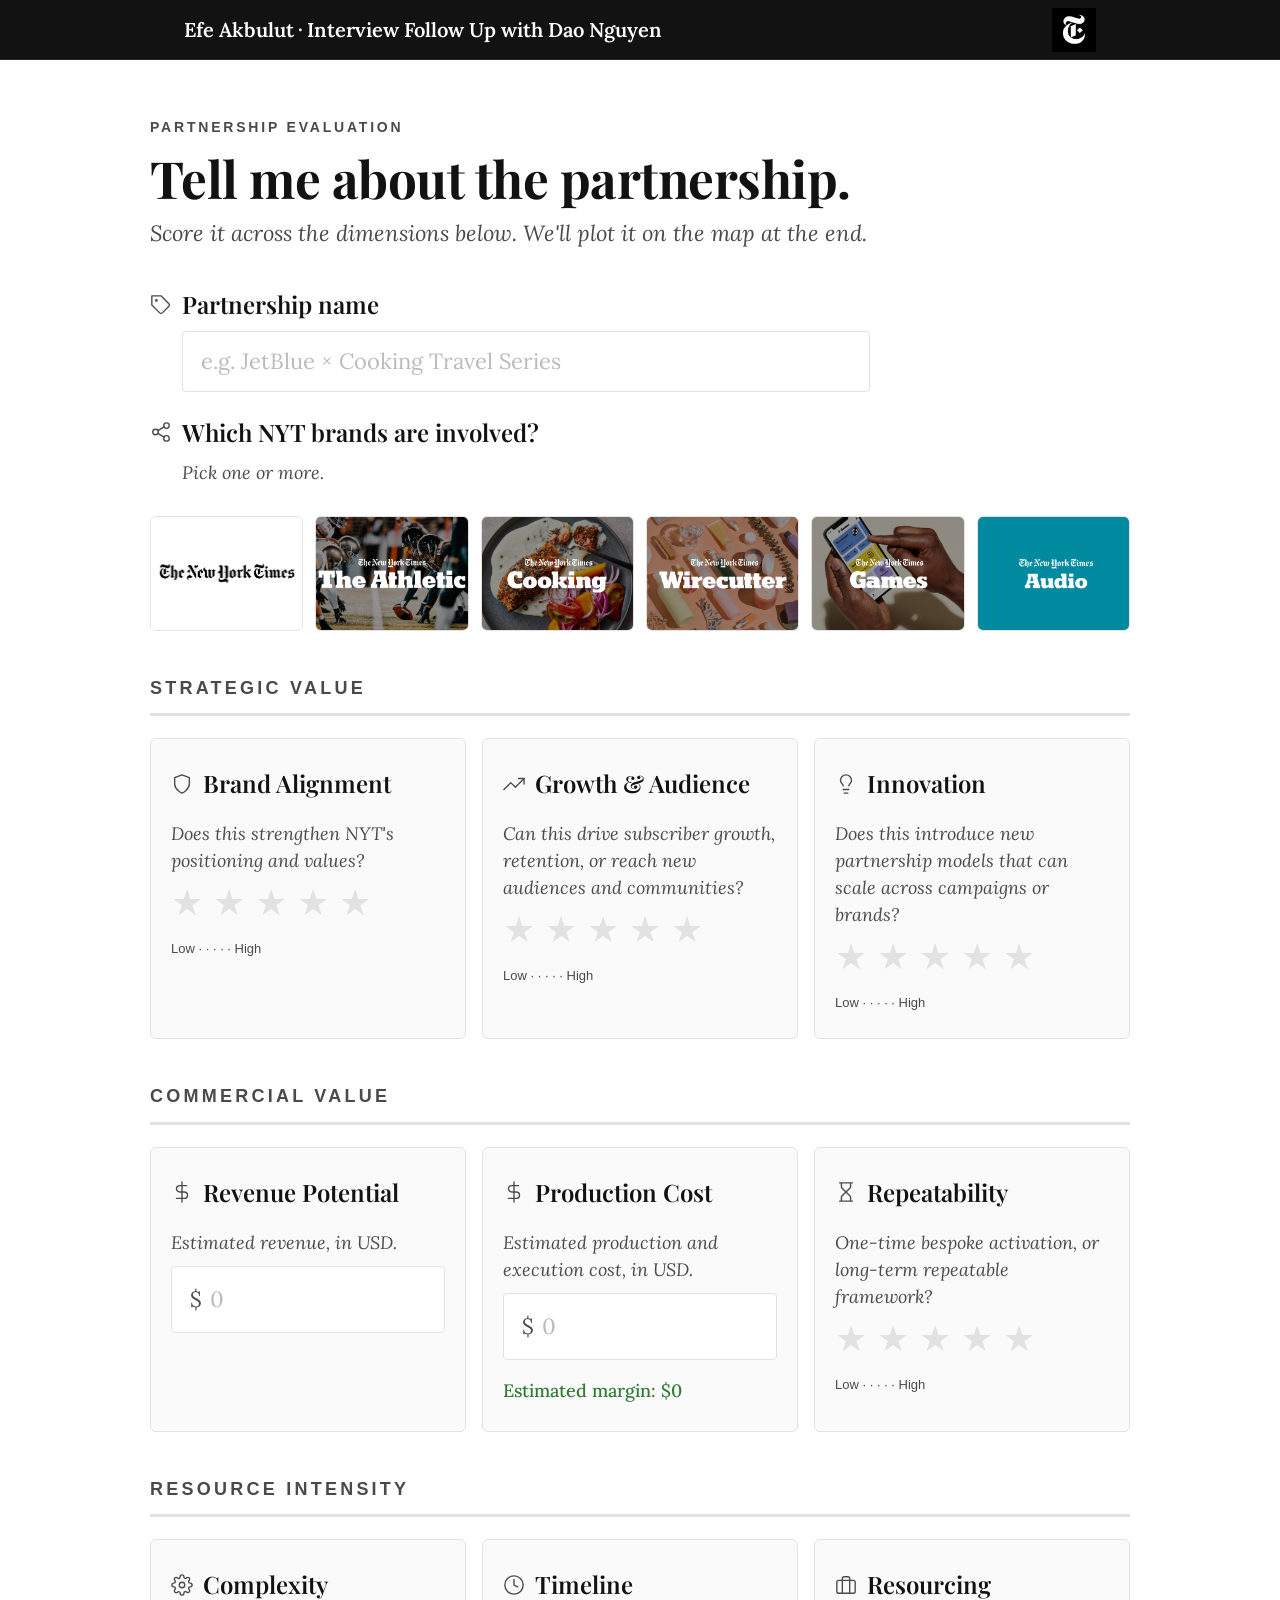
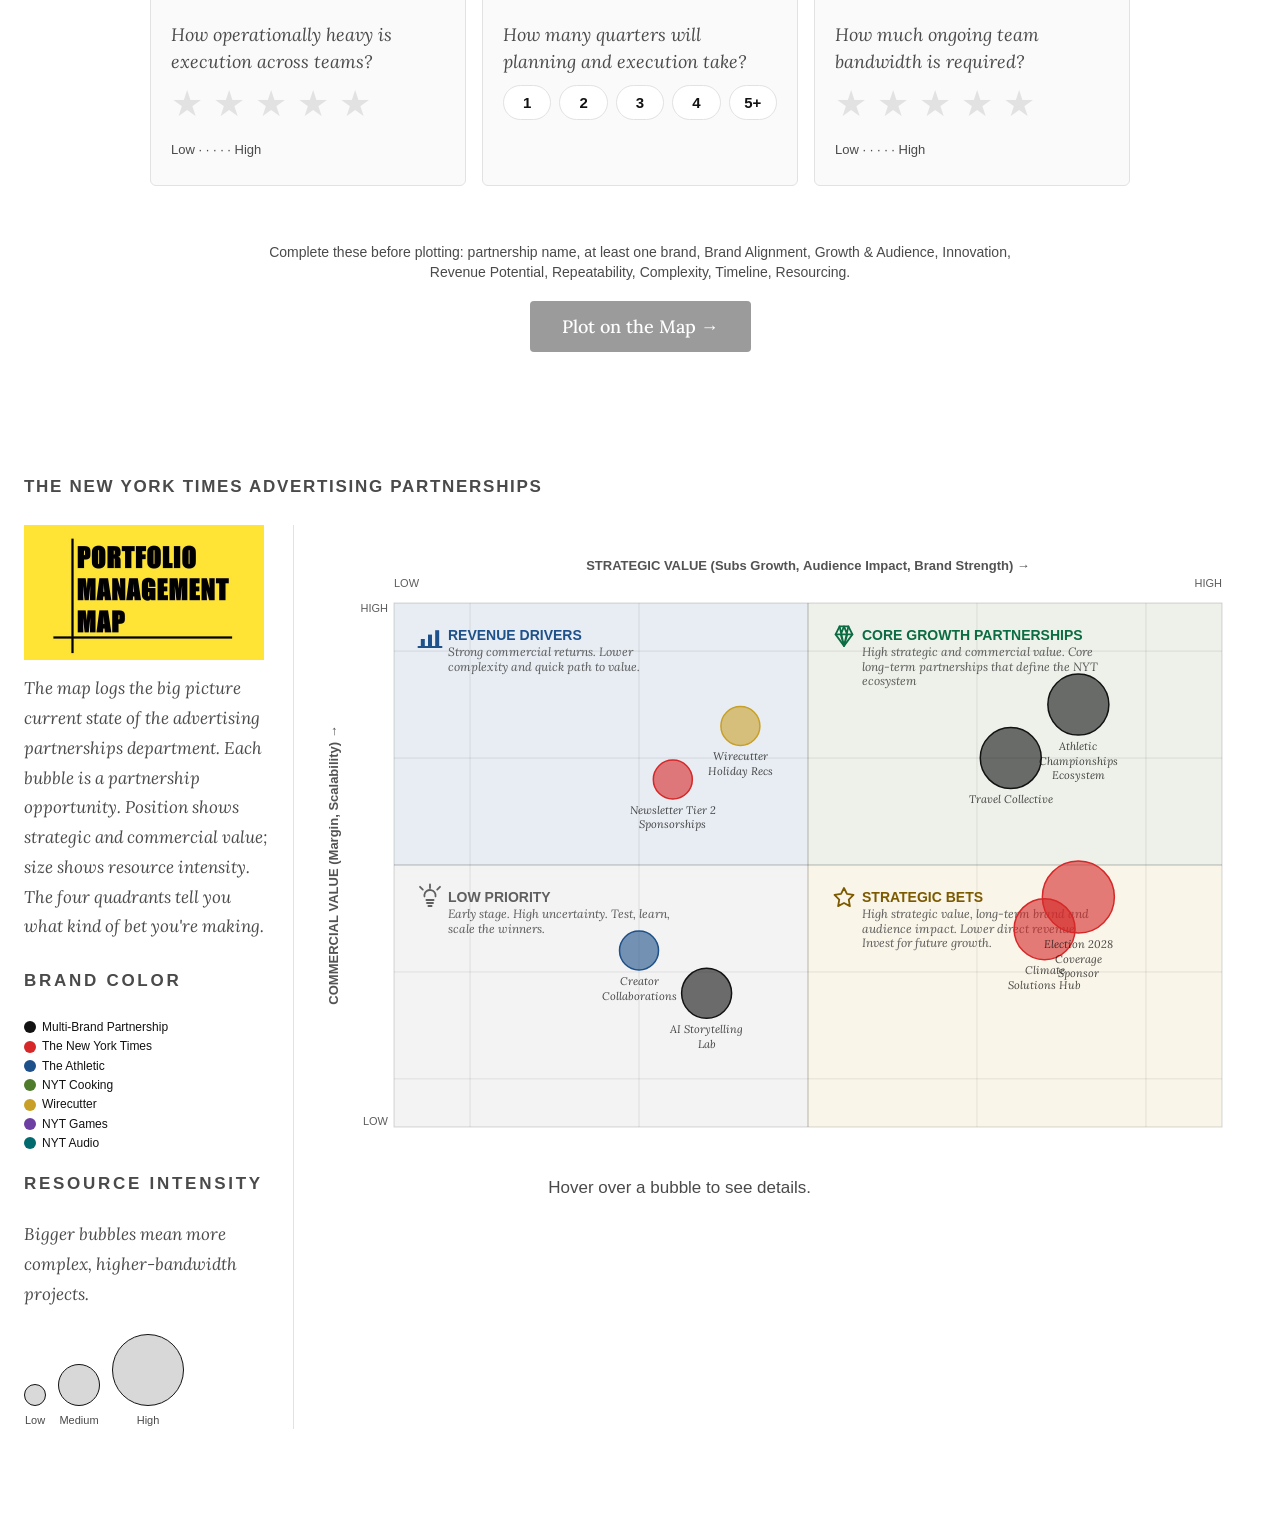
==== commit 6520a6ec: "Tighten map legend density and quadrant annotations" ====
--- a/docs/index.html
+++ b/docs/index.html
@@ -11,28 +11,28 @@
     }
     .map-layout {
       display: grid;
-      grid-template-columns: minmax(250px, 320px) minmax(0, 1fr);
-      gap: clamp(28px, 4vw, 56px);
+      grid-template-columns: minmax(210px, 270px) minmax(0, 1fr);
+      gap: clamp(14px, 2vw, 28px);
       align-items: start;
-      margin-top: 28px;
+      margin-top: 22px;
     }
     .map-left-rail {
       border-right: 1px solid var(--rule);
-      padding-right: clamp(24px, 3vw, 40px);
+      padding-right: clamp(14px, 1.5vw, 22px);
     }
     .pmm-logo {
       display: block;
-      width: min(100%, 260px);
+      width: min(100%, 240px);
       height: auto;
-      margin-bottom: 22px;
+      margin-bottom: 14px;
     }
     .map-explainer {
       font-family: Lora, Georgia, serif;
-      font-size: 14px;
+      font-size: 13px;
       font-style: italic;
-      line-height: 1.38;
+      line-height: 1.12;
       color: var(--muted);
-      margin: 0 0 28px;
+      margin: 0 0 18px;
       max-width: 26em;
     }
     .map-legend-title {
@@ -42,21 +42,30 @@
       letter-spacing: 0.16em;
       text-transform: uppercase;
       color: var(--muted);
-      margin: 28px 0 12px;
+      margin: 18px 0 8px;
+    }
+    .resource-guide {
+      font-family: Lora, Georgia, serif;
+      font-size: 12px;
+      font-style: italic;
+      line-height: 1.25;
+      color: var(--muted);
+      margin: -2px 0 10px;
+      max-width: 22em;
     }
     .bubble-size-legend {
       display: flex;
       align-items: flex-end;
-      gap: 18px;
+      gap: 12px;
       font-family: var(--sans);
-      font-size: 12px;
+      font-size: 11px;
       color: var(--muted);
     }
     .size-legend-item {
       display: flex;
       flex-direction: column;
       align-items: center;
-      gap: 8px;
+      gap: 5px;
     }
     .size-dot {
       border-radius: 50%;
@@ -72,6 +81,10 @@
       border: 0;
       background: #fff;
       margin: 0 0 8px;
+    }
+    .map-chart-column {
+      width: 100%;
+      min-width: 0;
     }
     #bubble-chart {
       width: 100%;
@@ -106,6 +119,15 @@
       margin-top: 8px;
       text-align: center;
       max-width: none;
+      width: 100%;
+    }
+    .map-chart-column .map-clear-link {
+      display: block;
+      width: 100%;
+      margin-top: 8px;
+      color: #c62828;
+      text-align: right;
+      font-weight: 600;
     }
     @media (max-width: 1023px) {
       .map-layout {
@@ -405,13 +427,12 @@
           <div class="chart-legend" id="chart-legend"></div>
 
           <p class="map-legend-title">Resource Intensity</p>
+          <p class="resource-guide">Bigger bubbles mean more complex, higher-bandwidth projects.</p>
           <div class="bubble-size-legend" aria-label="Bubble size indicates resource intensity">
             <span class="size-legend-item"><span class="size-dot small"></span><span>Low</span></span>
             <span class="size-legend-item"><span class="size-dot medium"></span><span>Medium</span></span>
             <span class="size-legend-item"><span class="size-dot large"></span><span>High</span></span>
           </div>
-
-          <a href="#" class="map-clear-link" id="clear-submission" style="display:none;">Clear my submission</a>
         </aside>
 
         <div class="map-chart-column">
@@ -419,6 +440,7 @@
             <canvas id="bubble-canvas"></canvas>
           </div>
           <p class="chart-note">Hover over a bubble to see details.</p>
+          <a href="#" class="map-clear-link" id="clear-submission" style="display:none;">Clear my submission</a>
         </div>
       </div>
 
@@ -509,7 +531,7 @@
 
       // Axis visual range: slightly beyond 1–5 so edge bubbles have breathing room
       const AMIN = 0.55, AMAX = 5.45;
-      const PAD  = { top: 92, right: 56, bottom: 44, left: 92 };
+      const PAD  = { top: 78, right: 34, bottom: 38, left: 74 };
 
       let userBubble = null, currentW = 0, currentH = 0;
 
@@ -606,20 +628,25 @@
 
         if (type === "diamond") {
           ctx.beginPath();
-          ctx.moveTo(0, -s / 2);
-          ctx.lineTo(s / 2, 0);
-          ctx.lineTo(0, s / 2);
-          ctx.lineTo(-s / 2, 0);
+          ctx.moveTo(-s * 0.42, -s * 0.08);
+          ctx.lineTo(-s * 0.22, -s * 0.48);
+          ctx.lineTo(s * 0.22, -s * 0.48);
+          ctx.lineTo(s * 0.42, -s * 0.08);
+          ctx.lineTo(0, s * 0.5);
           ctx.closePath();
           ctx.stroke();
           ctx.beginPath();
-          ctx.moveTo(-s / 2, 0);
-          ctx.lineTo(-s / 5, -s / 2);
-          ctx.lineTo(0, 0);
-          ctx.lineTo(s / 5, -s / 2);
-          ctx.lineTo(s / 2, 0);
-          ctx.moveTo(0, 0);
-          ctx.lineTo(0, s / 2);
+          ctx.moveTo(-s * 0.42, -s * 0.08);
+          ctx.lineTo(s * 0.42, -s * 0.08);
+          ctx.moveTo(-s * 0.22, -s * 0.48);
+          ctx.lineTo(0, s * 0.5);
+          ctx.moveTo(s * 0.22, -s * 0.48);
+          ctx.lineTo(0, s * 0.5);
+          ctx.moveTo(0, -s * 0.48);
+          ctx.lineTo(-s * 0.16, -s * 0.08);
+          ctx.lineTo(0, s * 0.5);
+          ctx.lineTo(s * 0.16, -s * 0.08);
+          ctx.lineTo(0, -s * 0.48);
           ctx.stroke();
         } else if (type === "bars") {
           const w = s / 5;
@@ -670,14 +697,14 @@
       function drawQuadrantLabels(ctx, plotL, plotT, plotW, plotH, dpr) {
         const midX = tx(3, plotL, plotW);
         const midY = ty(3, plotT, plotH);
-        const Q_PAD = 18 * dpr;
-        const T_FS  = Math.round(13 * dpr);
-        const D_FS  = Math.round(13.5 * dpr);
-        const T_LH  = T_FS * 1.35;
-        const D_LH  = D_FS * 1.42;
-        const I_SIZE = 18 * dpr;
+        const Q_PAD = 26 * dpr;
+        const T_FS  = Math.round(13.5 * dpr);
+        const D_FS  = Math.round(11.5 * dpr);
+        const T_LH  = T_FS * 1.05;
+        const D_LH  = D_FS * 1.22;
+        const I_SIZE = 20 * dpr;
         const I_GAP = 8 * dpr;
-        const MAX_W = Math.min(250 * dpr, plotW * 0.42);
+        const MAX_W = Math.min(238 * dpr, plotW * 0.42);
 
         const quadrants = [
           {
@@ -714,18 +741,20 @@
           ctx.font = `italic ${D_FS}px Lora, Georgia, serif`;
           const descLines = wrapText(ctx, q.desc, MAX_W);
           const startY = q.y;
+          const titleMidY = startY + T_FS * 0.5;
 
           ctx.font         = `800 ${T_FS}px -apple-system, BlinkMacSystemFont, "Segoe UI", sans-serif`;
           ctx.fillStyle    = q.color;
-          ctx.textBaseline = "top";
-          drawQuadrantIcon(ctx, q.icon, q.x + I_SIZE / 2, startY + T_FS * 0.63, I_SIZE, dpr);
+          ctx.textBaseline = "middle";
+          drawQuadrantIcon(ctx, q.icon, q.x + I_SIZE / 2, titleMidY, I_SIZE, dpr);
           ctx.textAlign = "left";
-          ctx.fillText(q.title, q.x + I_SIZE + I_GAP, startY);
+          ctx.fillText(q.title, q.x + I_SIZE + I_GAP, titleMidY);
 
           ctx.font      = `italic ${D_FS}px Lora, Georgia, serif`;
           ctx.fillStyle = "rgba(74,74,74,0.92)";
+          ctx.textBaseline = "top";
           descLines.forEach((line, i) => {
-            ctx.fillText(line, q.x + I_SIZE + I_GAP, startY + T_LH + 7 * dpr + i * D_LH);
+            ctx.fillText(line, q.x + I_SIZE + I_GAP, startY + T_LH + 3 * dpr + i * D_LH);
           });
         });
 
@@ -736,7 +765,7 @@
       function drawAxisAnnotations(ctx, plotL, plotT, plotW, plotH, cw, ch, dpr) {
         const plotR = plotL + plotW;
         const plotB = plotT + plotH;
-        const SML   = Math.round(11 * dpr);
+        const SML   = Math.round(10.5 * dpr);
         const AX_FS = Math.round(13 * dpr);
 
         ctx.fillStyle = "rgba(74,74,74,0.9)";
@@ -777,7 +806,7 @@
         ctx.translate(14 * dpr, plotT + plotH / 2);
         ctx.rotate(-Math.PI / 2);
         ctx.textAlign    = "center";
-        ctx.textBaseline = "top";
+        ctx.textBaseline = "middle";
         ctx.fillText(commercialAxis, 0, 0);
         ctx.restore();
 
@@ -816,7 +845,7 @@
         ctx.fillRect(midX, midY, plotR - midX, plotB - midY);
 
         // ── 2. Gridlines at each integer (skip midline = 3) ───────────────────
-        ctx.strokeStyle = "rgba(0,0,0,0.05)";
+        ctx.strokeStyle = "rgba(0,0,0,0.09)";
         ctx.lineWidth   = 1 * dpr;
         for (let i = 1; i <= 5; i++) {
           if (i === 3) continue;
@@ -827,10 +856,13 @@
         }
 
         // ── 3. Midlines at X=3, Y=3 (quadrant dividers — stronger) ───────────
-        ctx.strokeStyle = "rgba(0,0,0,0.18)";
+        ctx.strokeStyle = "rgba(0,0,0,0.26)";
         ctx.lineWidth   = 1 * dpr;
         ctx.beginPath(); ctx.moveTo(midX, plotT); ctx.lineTo(midX, plotB); ctx.stroke();
         ctx.beginPath(); ctx.moveTo(plotL, midY); ctx.lineTo(plotR, midY); ctx.stroke();
+
+        ctx.strokeStyle = "rgba(0,0,0,0.16)";
+        ctx.strokeRect(plotL, plotT, plotW, plotH);
 
         // ── 4. Quadrant labels ─────────────────────────────────────────────────
         drawQuadrantLabels(ctx, plotL, plotT, plotW, plotH, dpr);
@@ -959,7 +991,7 @@
         userBubble = data;
         resize();
         const cl = document.getElementById("clear-submission");
-        if (cl) cl.style.display = "inline-block";
+        if (cl) cl.style.display = "block";
       };
 
       window.chartClearUserBubble = function () {
--- a/docs/styles.css
+++ b/docs/styles.css
@@ -150,19 +150,21 @@
 .map-left-rail .chart-legend {
   flex-direction: column;
   flex-wrap: nowrap;
-  gap: 10px;
+  gap: 5px;
   margin-top: 0;
+  font-size: 12px;
+  line-height: 1.2;
 }
 
 .legend-item {
   display: flex;
   align-items: center;
-  gap: 8px;
+  gap: 6px;
 }
 
 .legend-dot {
-  width: 14px;
-  height: 14px;
+  width: 12px;
+  height: 12px;
   border-radius: 50%;
   flex-shrink: 0;
 }
@@ -175,7 +177,7 @@
   color: var(--muted);
   text-decoration: underline;
   cursor: pointer;
-  margin-top: 8px;
+  margin-top: 0;
   display: inline-block;
 }
 
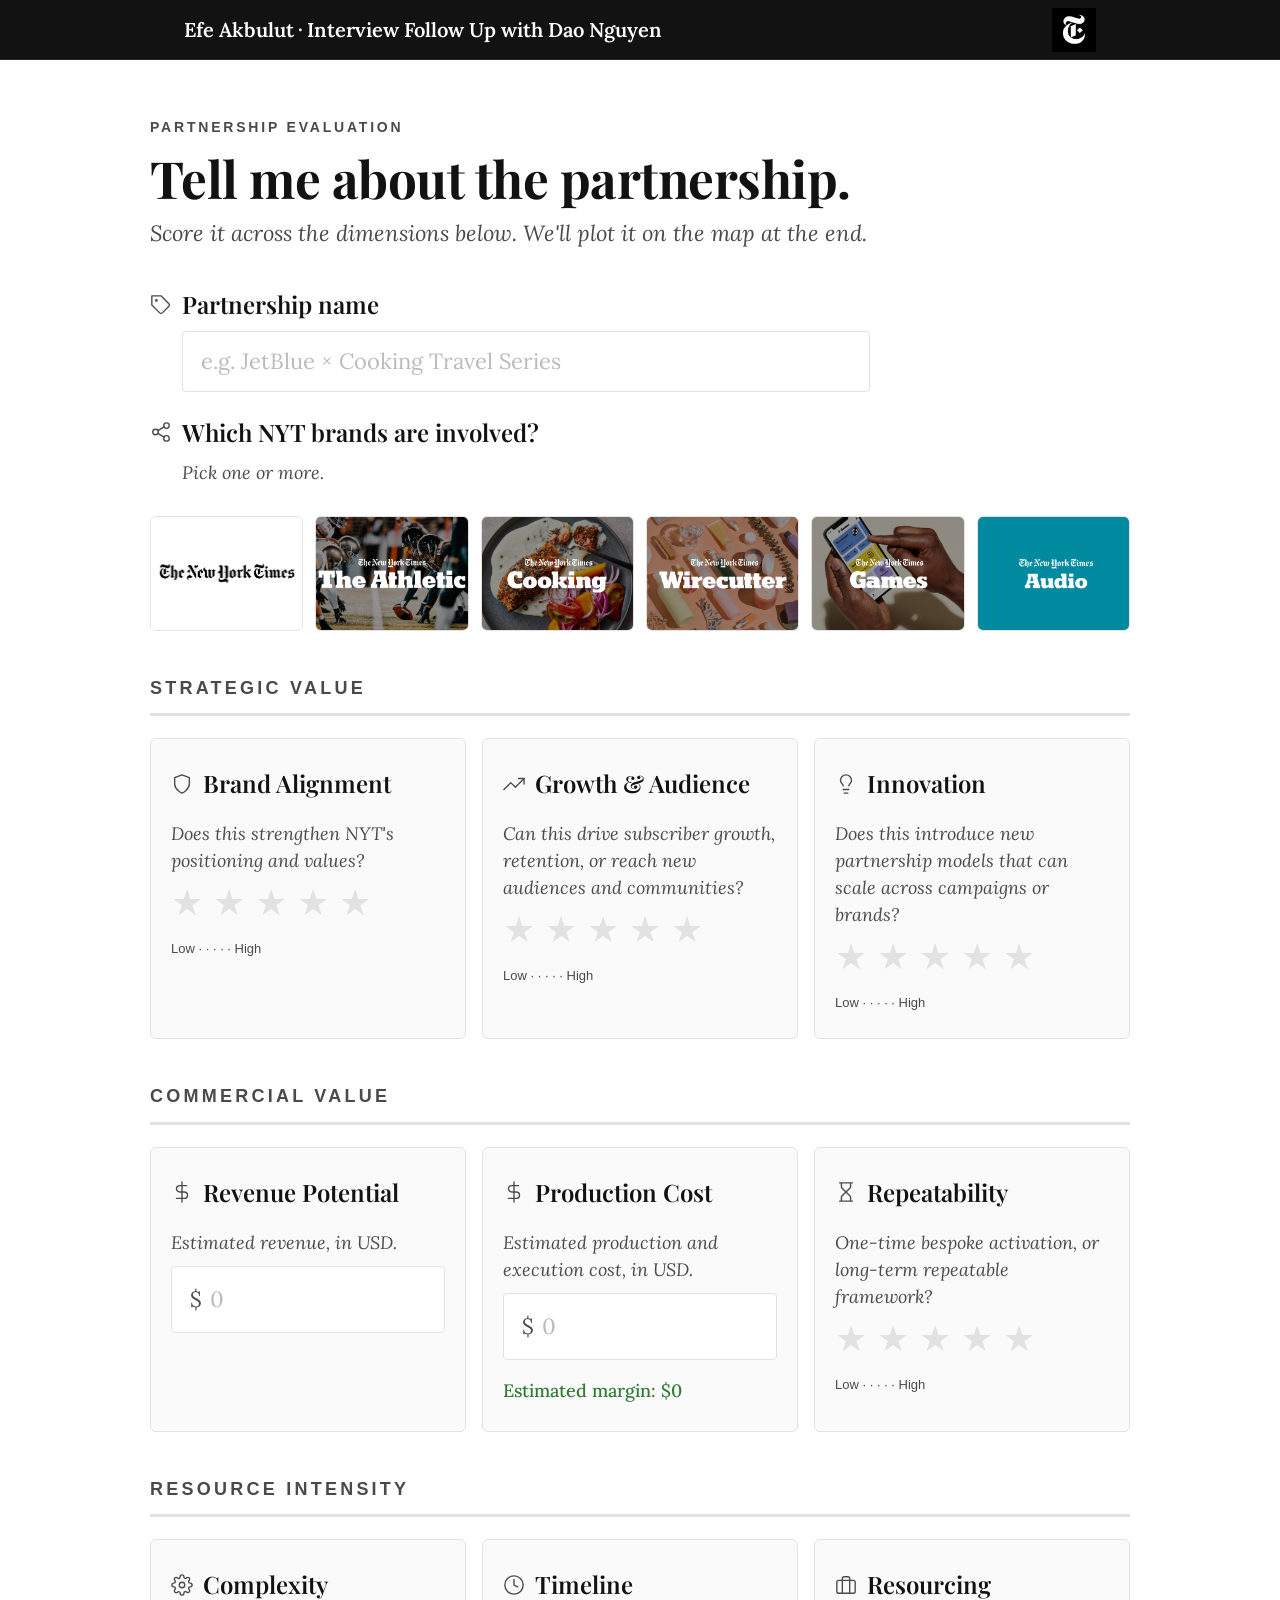
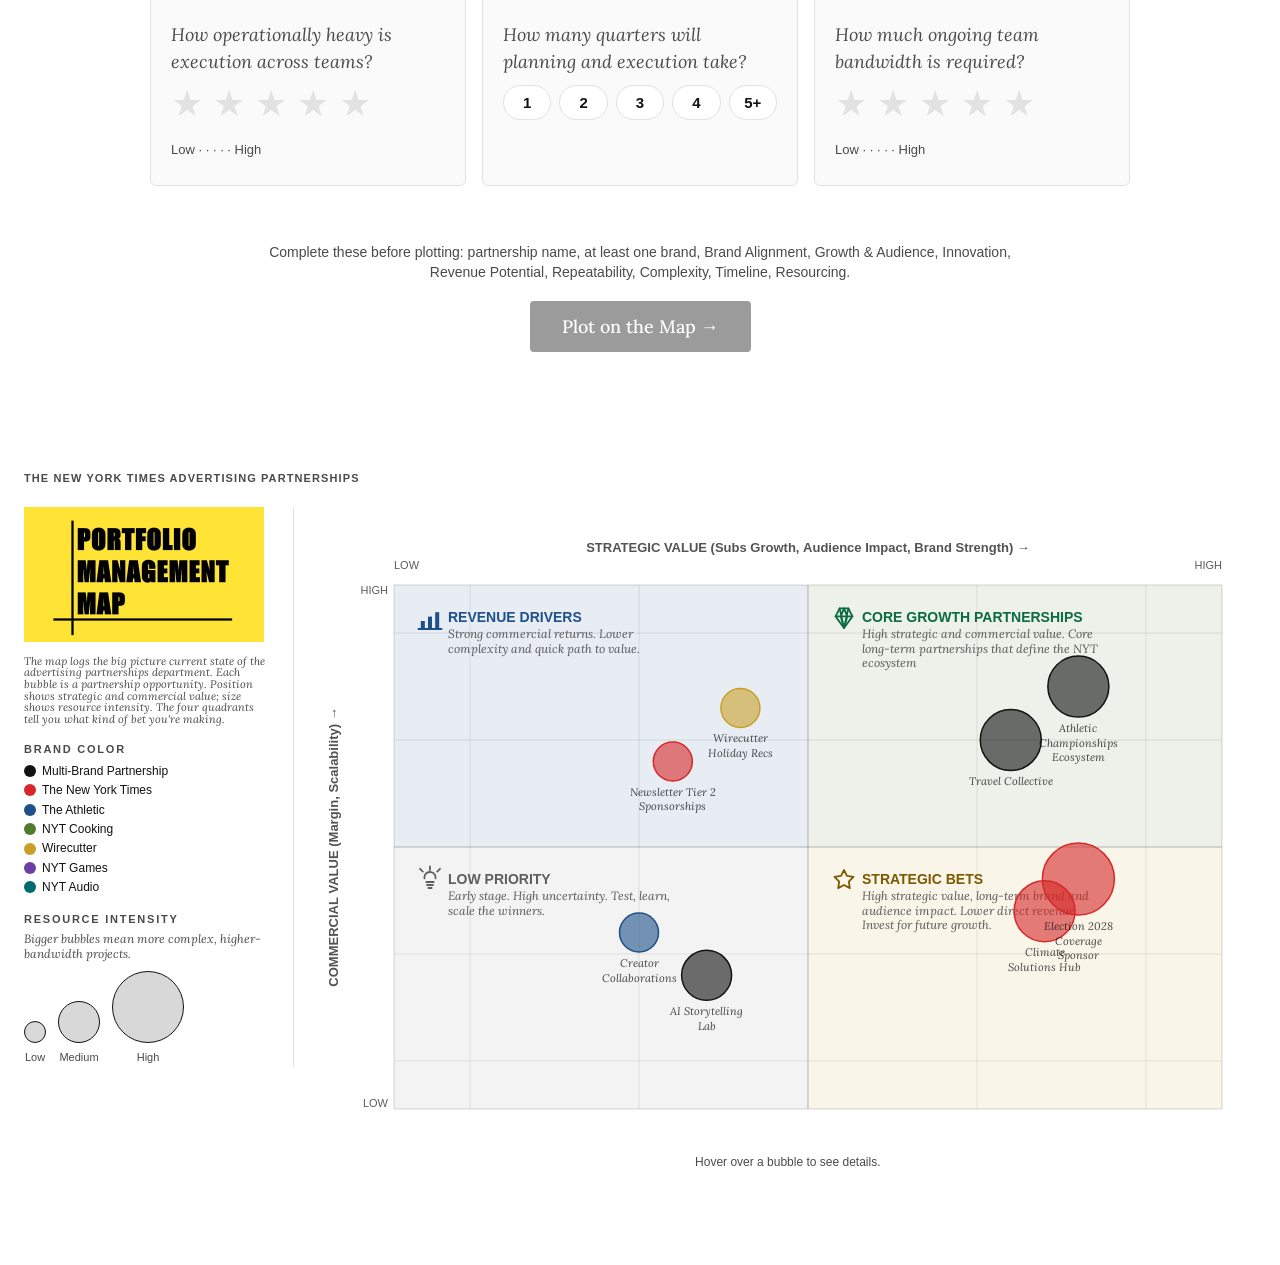
==== commit b1b17a01: "Fix map rail paragraph specificity" ====
--- a/docs/index.html
+++ b/docs/index.html
@@ -9,6 +9,12 @@
     .map-content {
       max-width: 1440px;
     }
+    .section-page > .section-eyebrow {
+      font-size: 11px;
+      line-height: 1.2;
+      margin-bottom: 16px;
+      max-width: none;
+    }
     .map-layout {
       display: grid;
       grid-template-columns: minmax(210px, 270px) minmax(0, 1fr);
@@ -26,25 +32,27 @@
       height: auto;
       margin-bottom: 14px;
     }
-    .map-explainer {
+    .section-page .map-explainer {
       font-family: Lora, Georgia, serif;
-      font-size: 13px;
+      font-size: 11px;
       font-style: italic;
-      line-height: 1.12;
+      line-height: 1.05;
       color: var(--muted);
-      margin: 0 0 18px;
-      max-width: 26em;
-    }
-    .map-legend-title {
+      margin: 0 0 12px;
+      max-width: 22em;
+    }
+    .section-page .map-legend-title {
       font-family: var(--sans);
       font-size: 11px;
       font-weight: 700;
+      line-height: 1.15;
       letter-spacing: 0.16em;
       text-transform: uppercase;
       color: var(--muted);
       margin: 18px 0 8px;
-    }
-    .resource-guide {
+      max-width: none;
+    }
+    .section-page .resource-guide {
       font-family: Lora, Georgia, serif;
       font-size: 12px;
       font-style: italic;
@@ -112,11 +120,13 @@
     }
     .chart-tooltip.visible { opacity: 1; }
     .chart-tooltip strong { font-size: 13px; display: block; margin-bottom: 2px; }
-    .chart-note {
+    .section-page .chart-note {
       font-family: var(--sans);
       font-size: 12px;
+      line-height: 1.2;
       color: var(--muted);
       margin-top: 8px;
+      margin-bottom: 0;
       text-align: center;
       max-width: none;
       width: 100%;
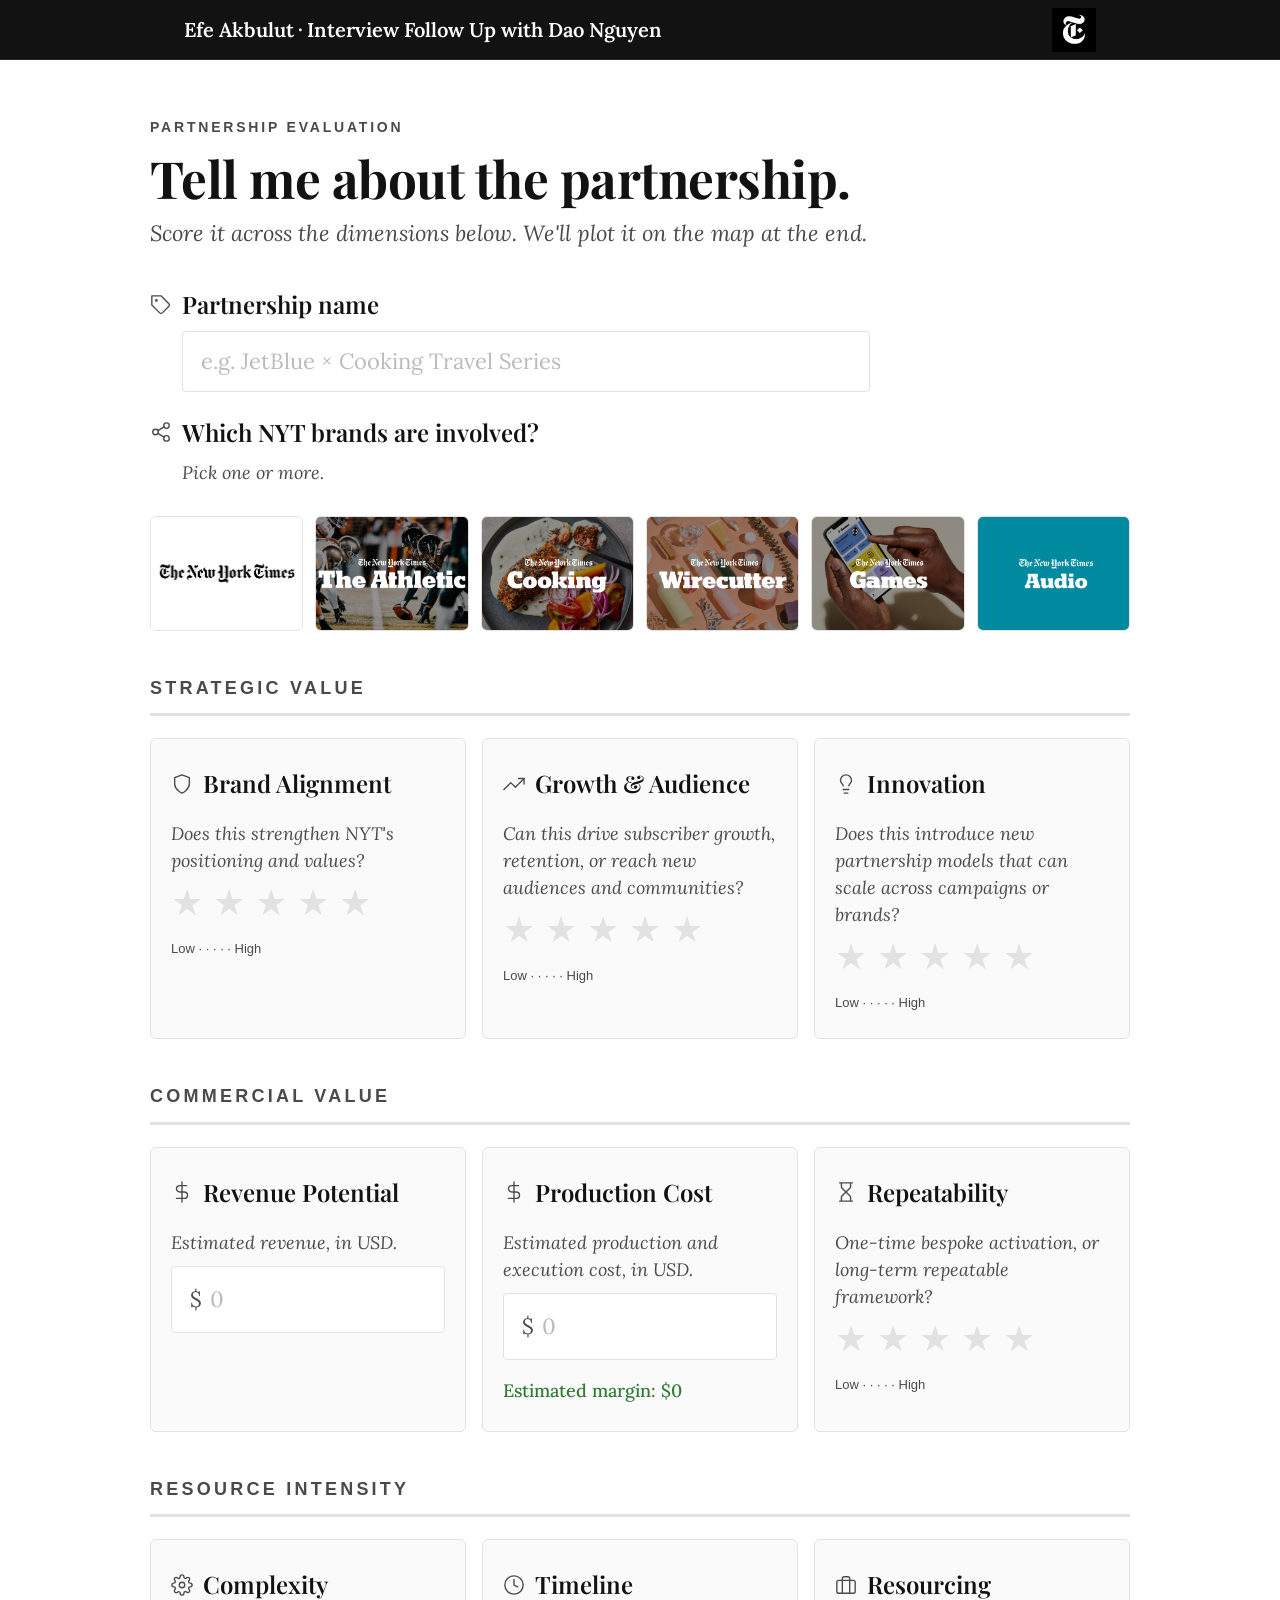
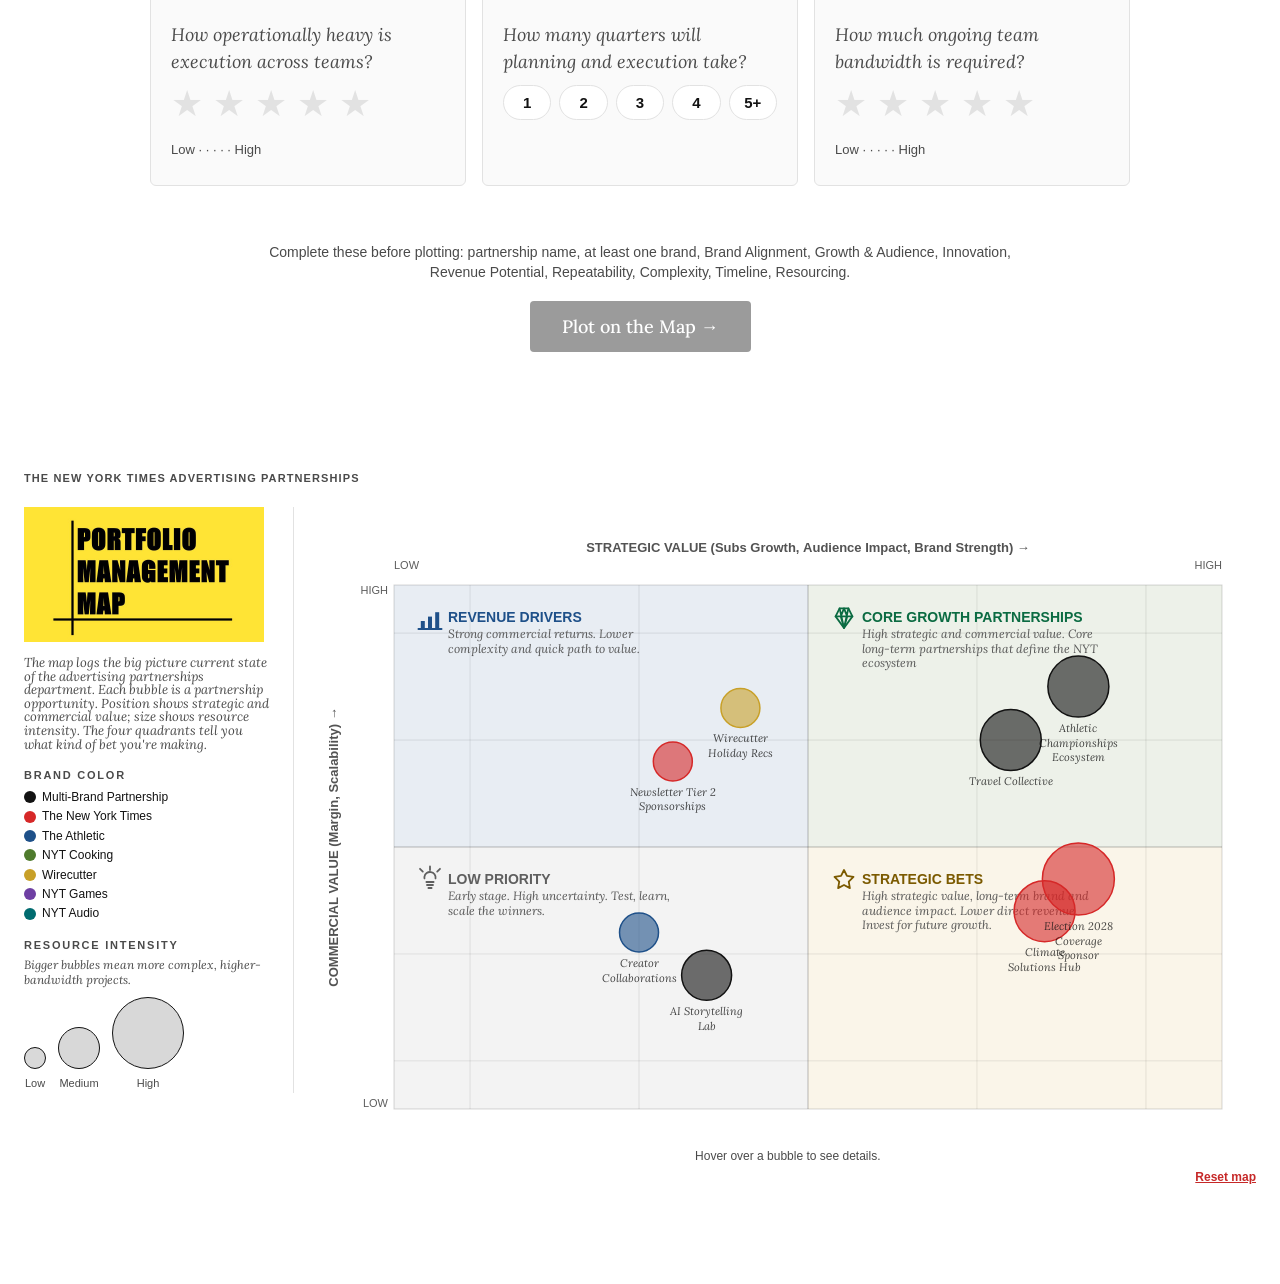
==== commit fc5108d0: "Adjust map explainer size and reset control" ====
--- a/docs/index.html
+++ b/docs/index.html
@@ -34,7 +34,7 @@
     }
     .section-page .map-explainer {
       font-family: Lora, Georgia, serif;
-      font-size: 11px;
+      font-size: 13px;
       font-style: italic;
       line-height: 1.05;
       color: var(--muted);
@@ -88,7 +88,7 @@
       position: relative;
       border: 0;
       background: #fff;
-      margin: 0 0 8px;
+      margin: 0;
     }
     .map-chart-column {
       width: 100%;
@@ -125,7 +125,7 @@
       font-size: 12px;
       line-height: 1.2;
       color: var(--muted);
-      margin-top: 8px;
+      margin-top: 2px;
       margin-bottom: 0;
       text-align: center;
       max-width: none;
@@ -134,7 +134,7 @@
     .map-chart-column .map-clear-link {
       display: block;
       width: 100%;
-      margin-top: 8px;
+      margin-top: 4px;
       color: #c62828;
       text-align: right;
       font-weight: 600;
@@ -450,7 +450,7 @@
             <canvas id="bubble-canvas"></canvas>
           </div>
           <p class="chart-note">Hover over a bubble to see details.</p>
-          <a href="#" class="map-clear-link" id="clear-submission" style="display:none;">Clear my submission</a>
+          <a href="#" class="map-clear-link" id="clear-submission">Reset map</a>
         </div>
       </div>
 
@@ -1000,15 +1000,11 @@
       window.chartAddUserBubble = function (data) {
         userBubble = data;
         resize();
-        const cl = document.getElementById("clear-submission");
-        if (cl) cl.style.display = "block";
       };
 
       window.chartClearUserBubble = function () {
         userBubble = null;
         resize();
-        const cl = document.getElementById("clear-submission");
-        if (cl) cl.style.display = "none";
       };
     }
 
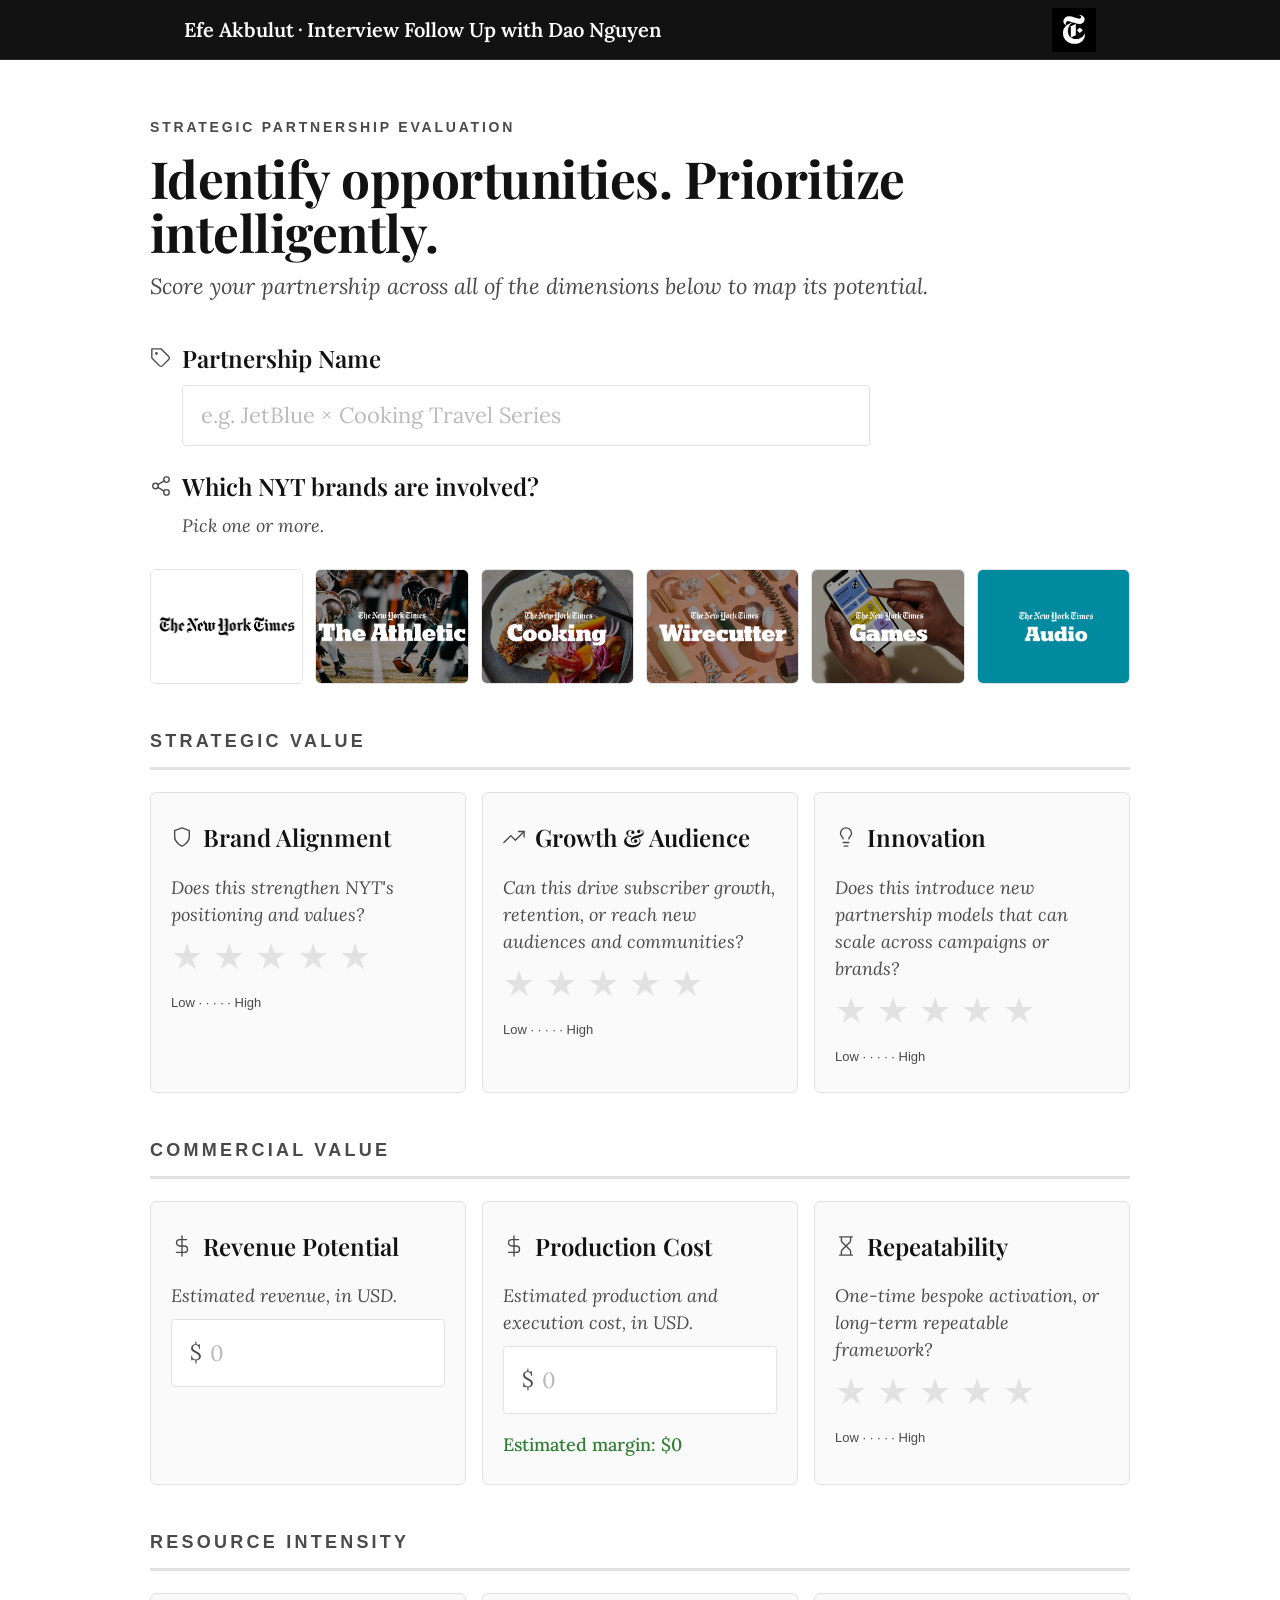
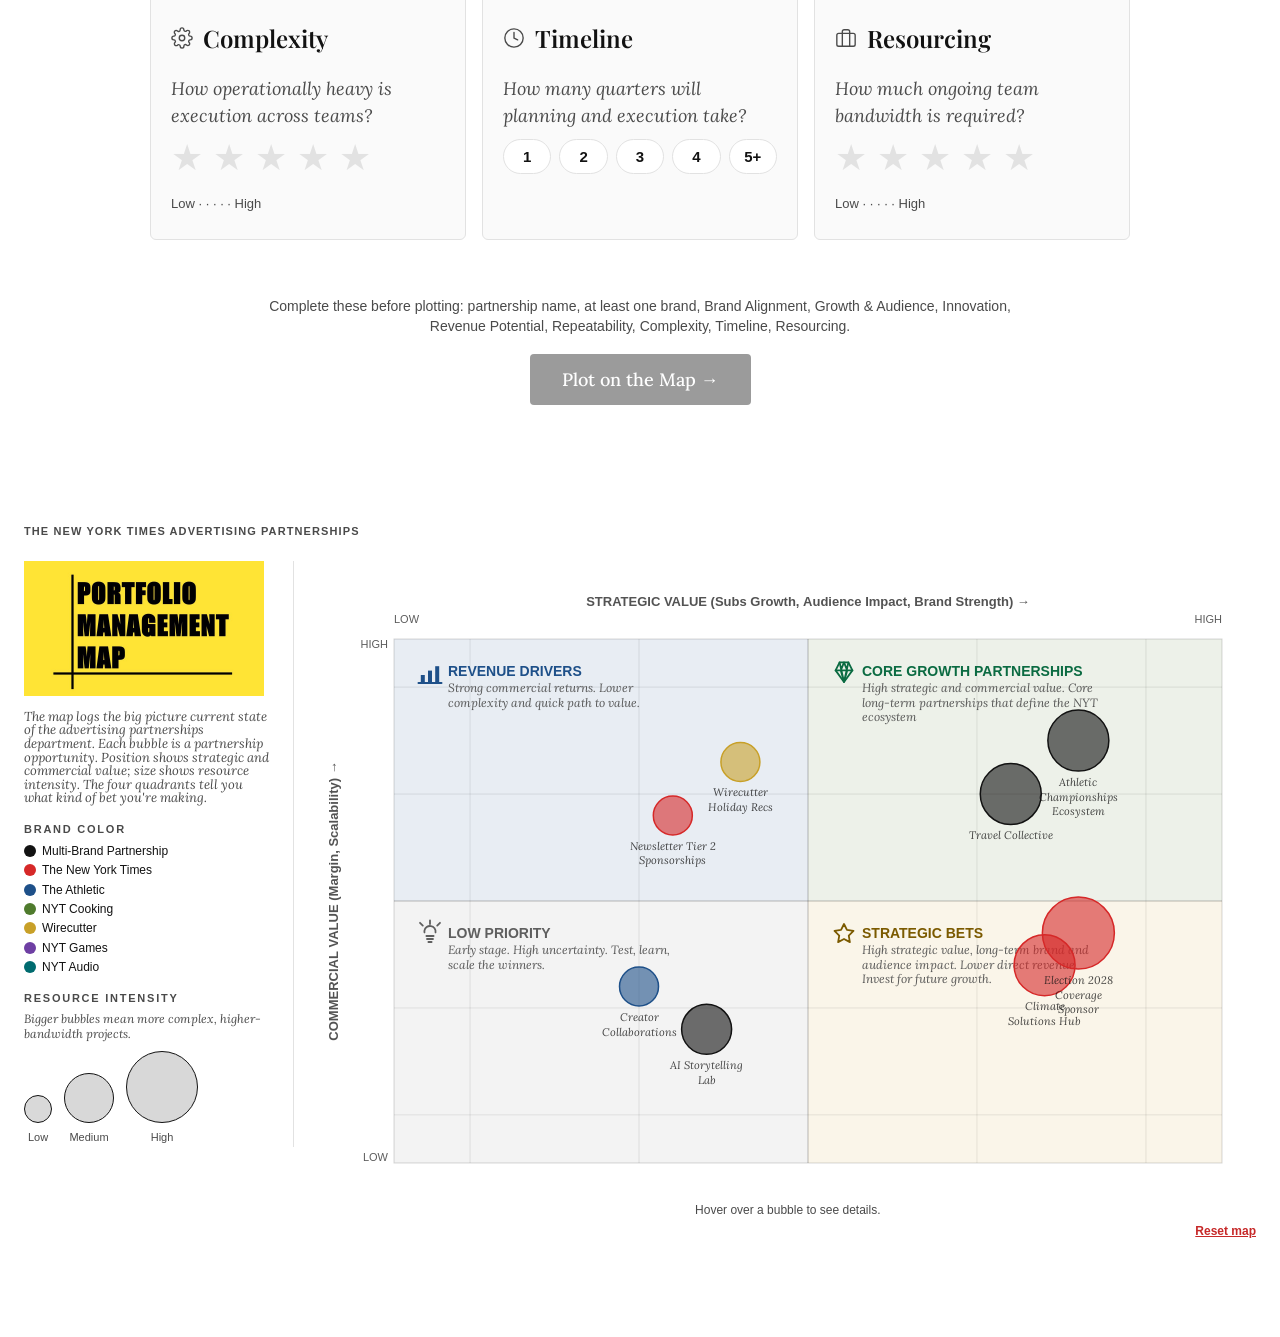
==== commit e6b4bde6: "Update evaluation copy and align resource key sizing" ====
--- a/docs/index.html
+++ b/docs/index.html
@@ -81,8 +81,8 @@
       background: rgba(18, 18, 18, 0.16);
       display: block;
     }
-    .size-dot.small { width: 22px; height: 22px; }
-    .size-dot.medium { width: 42px; height: 42px; }
+    .size-dot.small { width: 28px; height: 28px; }
+    .size-dot.medium { width: 50px; height: 50px; }
     .size-dot.large { width: 72px; height: 72px; }
     .chart-container {
       position: relative;
@@ -166,9 +166,9 @@
     <div class="step-inner">
 
       <div class="step-header">
-        <p class="step-eyebrow">PARTNERSHIP EVALUATION</p>
-        <h1 class="step-h1">Tell me about the partnership.</h1>
-        <p class="step-subhead">Score it across the dimensions below. We'll plot it on the map at the end.</p>
+        <p class="step-eyebrow">STRATEGIC PARTNERSHIP EVALUATION</p>
+        <h1 class="step-h1">Identify opportunities. Prioritize intelligently.</h1>
+        <p class="step-subhead">Score your partnership across all of the dimensions below to map its potential.</p>
       </div>
 
       <!-- ── PARTNERSHIP IDENTITY ──────────────────────────────────────── -->
@@ -180,7 +180,7 @@
               <path d="M20.59 13.41l-7.17 7.17a2 2 0 01-2.83 0L2 12V2h10l8.59 8.59a2 2 0 010 2.82z"/>
               <circle cx="7" cy="7" r="1.5" fill="currentColor" stroke="none"/>
             </svg>
-            <span class="metric-title">Partnership name</span>
+            <span class="metric-title">Partnership Name</span>
           </div>
           <input
             class="text-input"
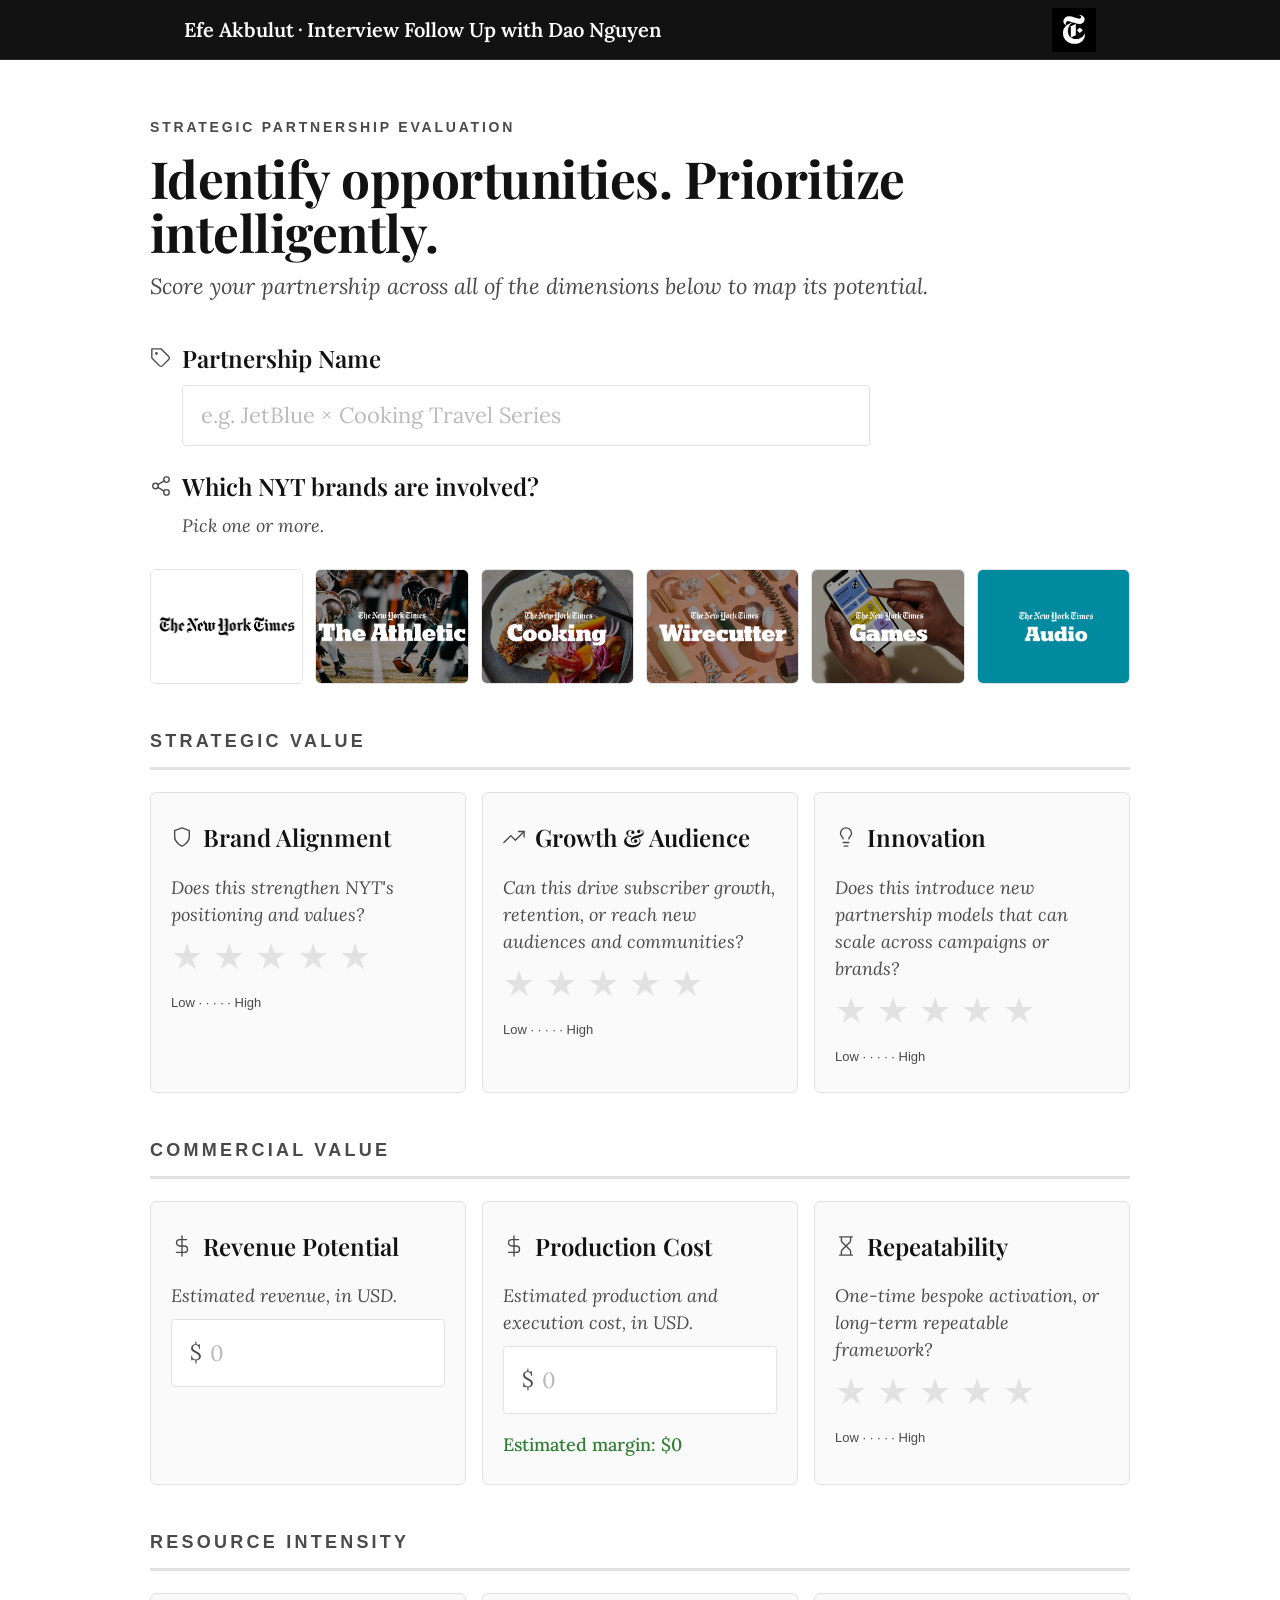
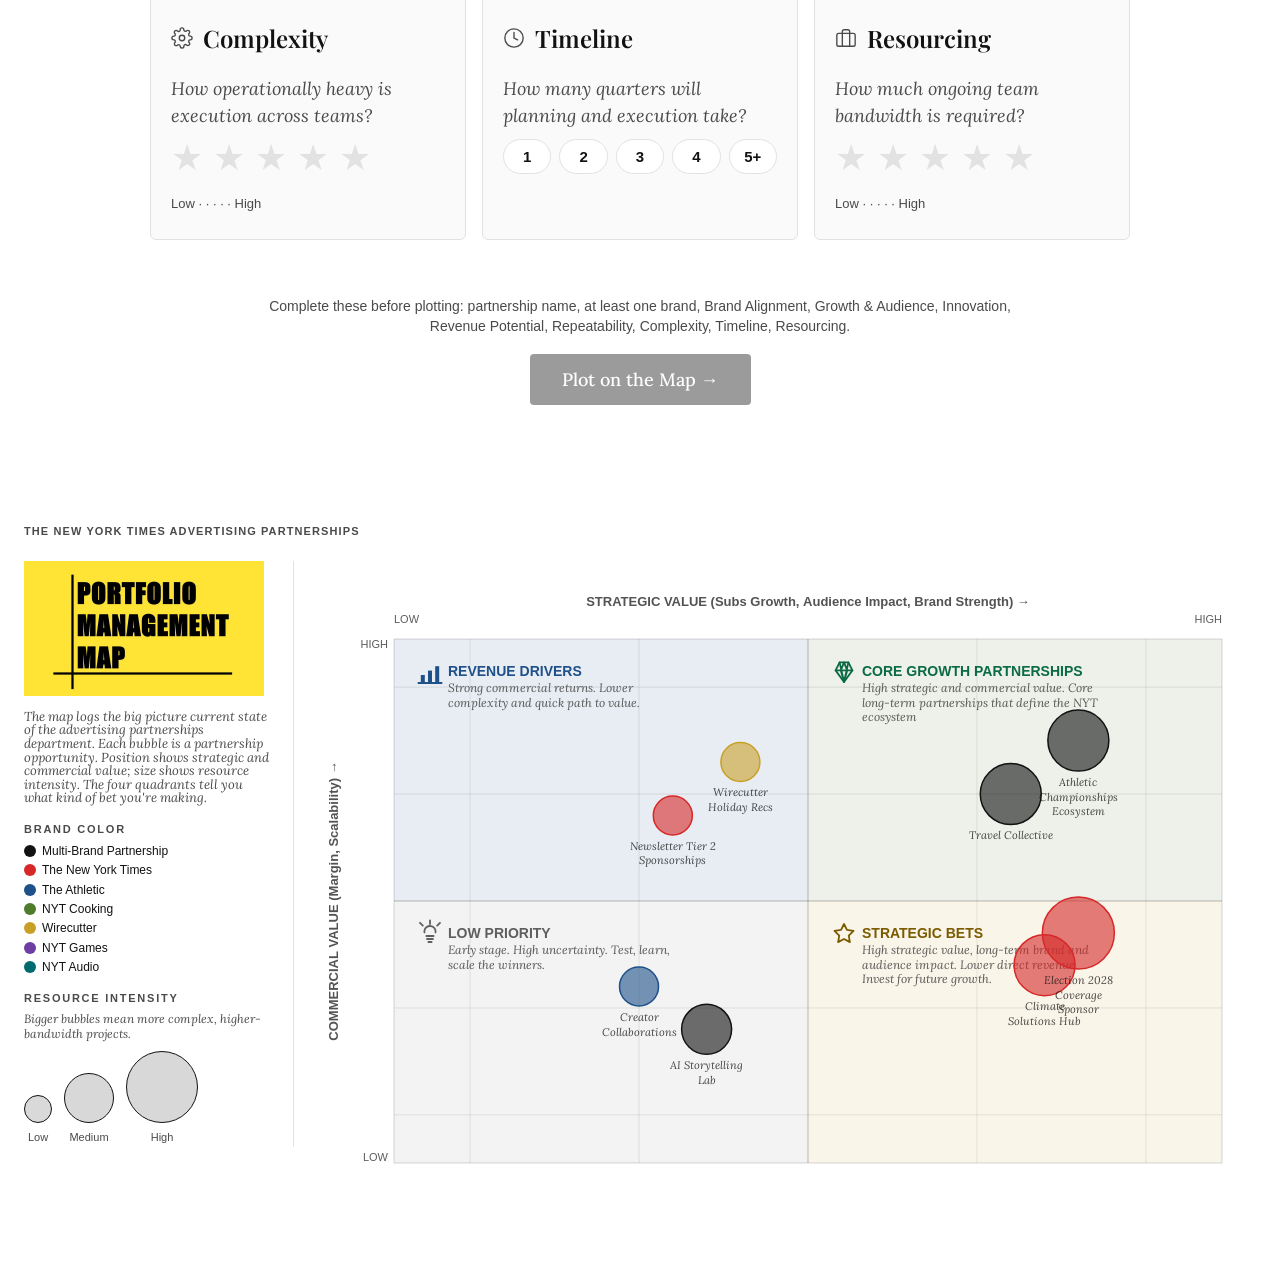
==== commit 88b7d4d9: "Tighten map footer spacing" ====
--- a/docs/index.html
+++ b/docs/index.html
@@ -125,7 +125,7 @@
       font-size: 12px;
       line-height: 1.2;
       color: var(--muted);
-      margin-top: 2px;
+      margin-top: -28px;
       margin-bottom: 0;
       text-align: center;
       max-width: none;
@@ -134,7 +134,7 @@
     .map-chart-column .map-clear-link {
       display: block;
       width: 100%;
-      margin-top: 4px;
+      margin-top: -16px;
       color: #c62828;
       text-align: right;
       font-weight: 600;
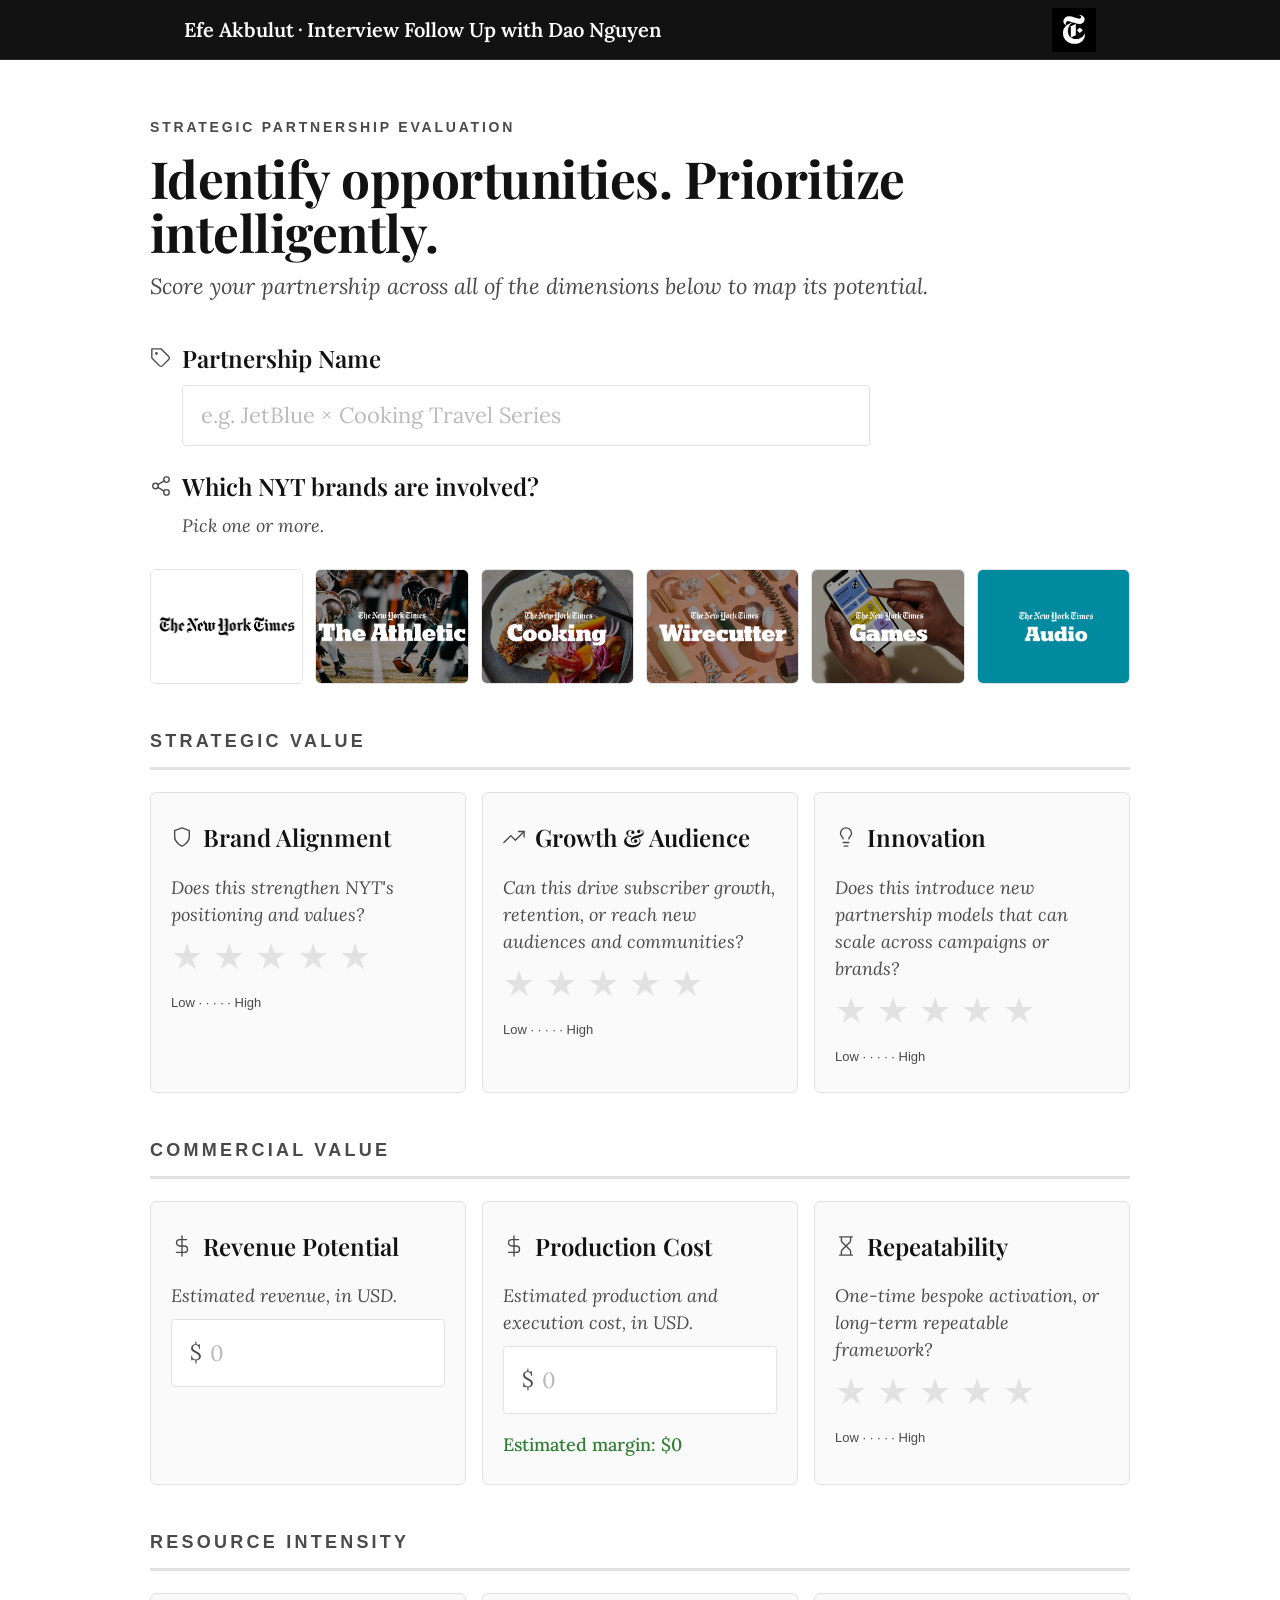
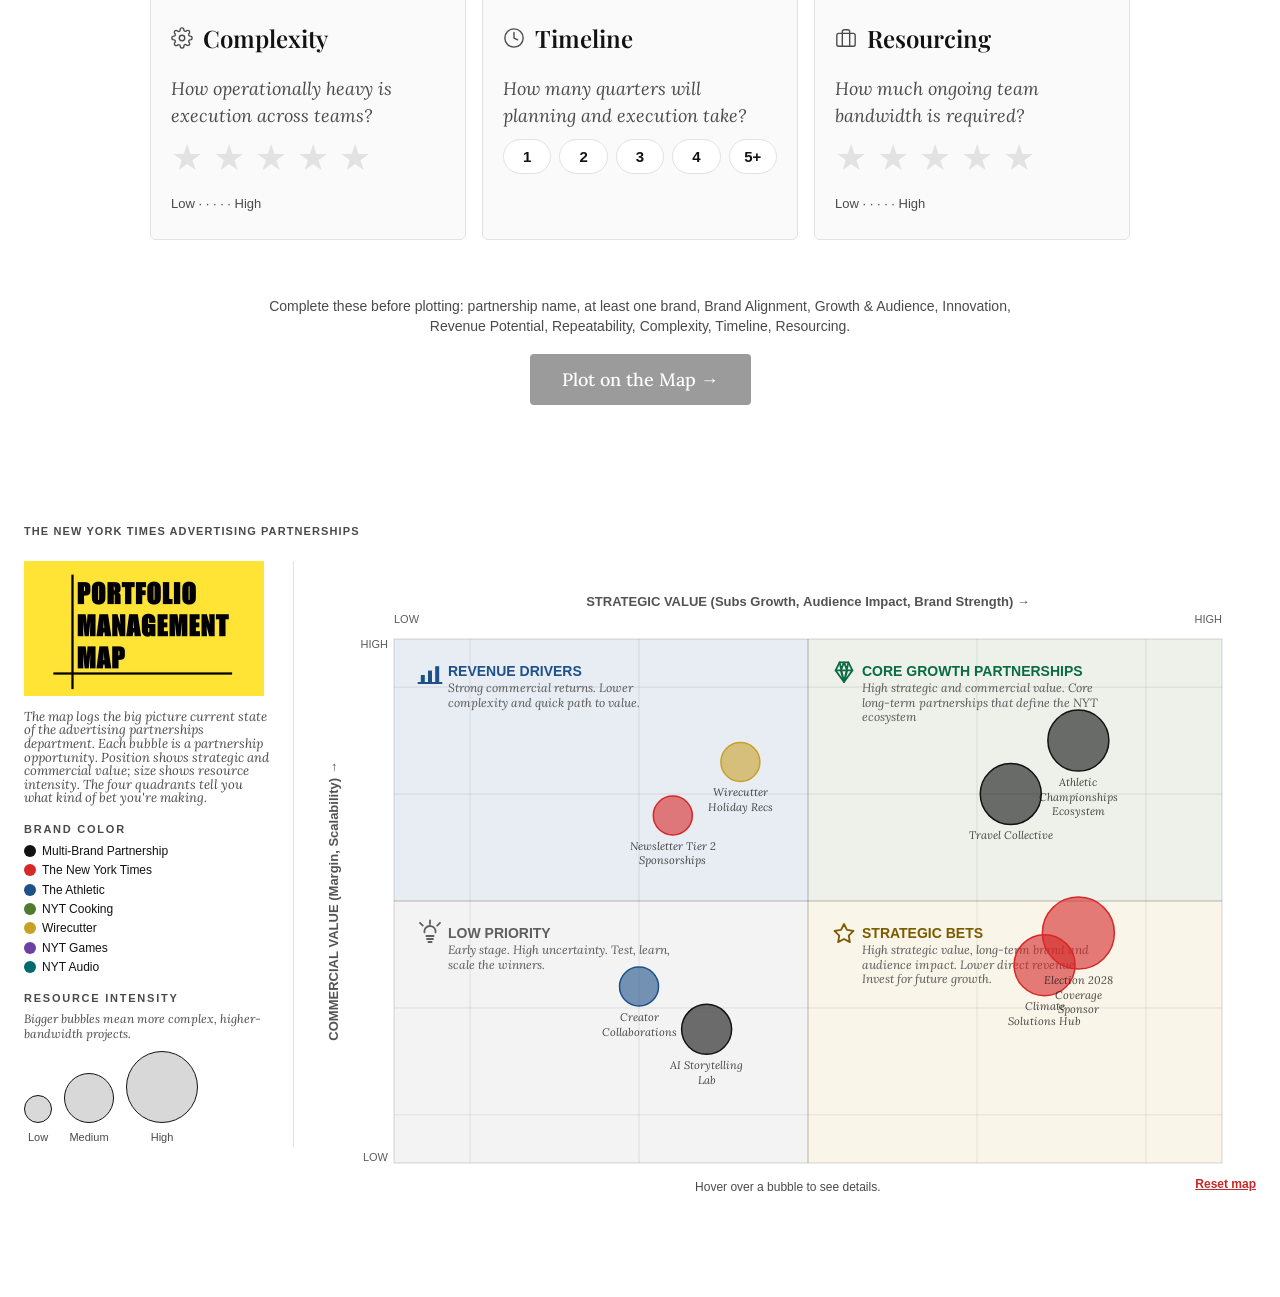
==== commit 446cafed: "Restore visible map footer controls" ====
--- a/docs/index.html
+++ b/docs/index.html
@@ -121,20 +121,29 @@
     .chart-tooltip.visible { opacity: 1; }
     .chart-tooltip strong { font-size: 13px; display: block; margin-bottom: 2px; }
     .section-page .chart-note {
+      position: absolute;
+      left: 50%;
+      bottom: 6px;
+      transform: translateX(-50%);
+      z-index: 2;
       font-family: var(--sans);
       font-size: 12px;
       line-height: 1.2;
       color: var(--muted);
-      margin-top: -28px;
+      margin-top: 0;
       margin-bottom: 0;
       text-align: center;
       max-width: none;
-      width: 100%;
+      width: max-content;
     }
     .map-chart-column .map-clear-link {
+      position: absolute;
+      right: 0;
+      bottom: 6px;
+      z-index: 2;
       display: block;
-      width: 100%;
-      margin-top: -16px;
+      width: auto;
+      margin-top: 0;
       color: #c62828;
       text-align: right;
       font-weight: 600;
@@ -448,9 +457,9 @@
         <div class="map-chart-column">
           <div class="chart-container" id="bubble-chart">
             <canvas id="bubble-canvas"></canvas>
-          </div>
-          <p class="chart-note">Hover over a bubble to see details.</p>
-          <a href="#" class="map-clear-link" id="clear-submission">Reset map</a>
+            <p class="chart-note">Hover over a bubble to see details.</p>
+            <a href="#" class="map-clear-link" id="clear-submission">Reset map</a>
+          </div>
         </div>
       </div>
 
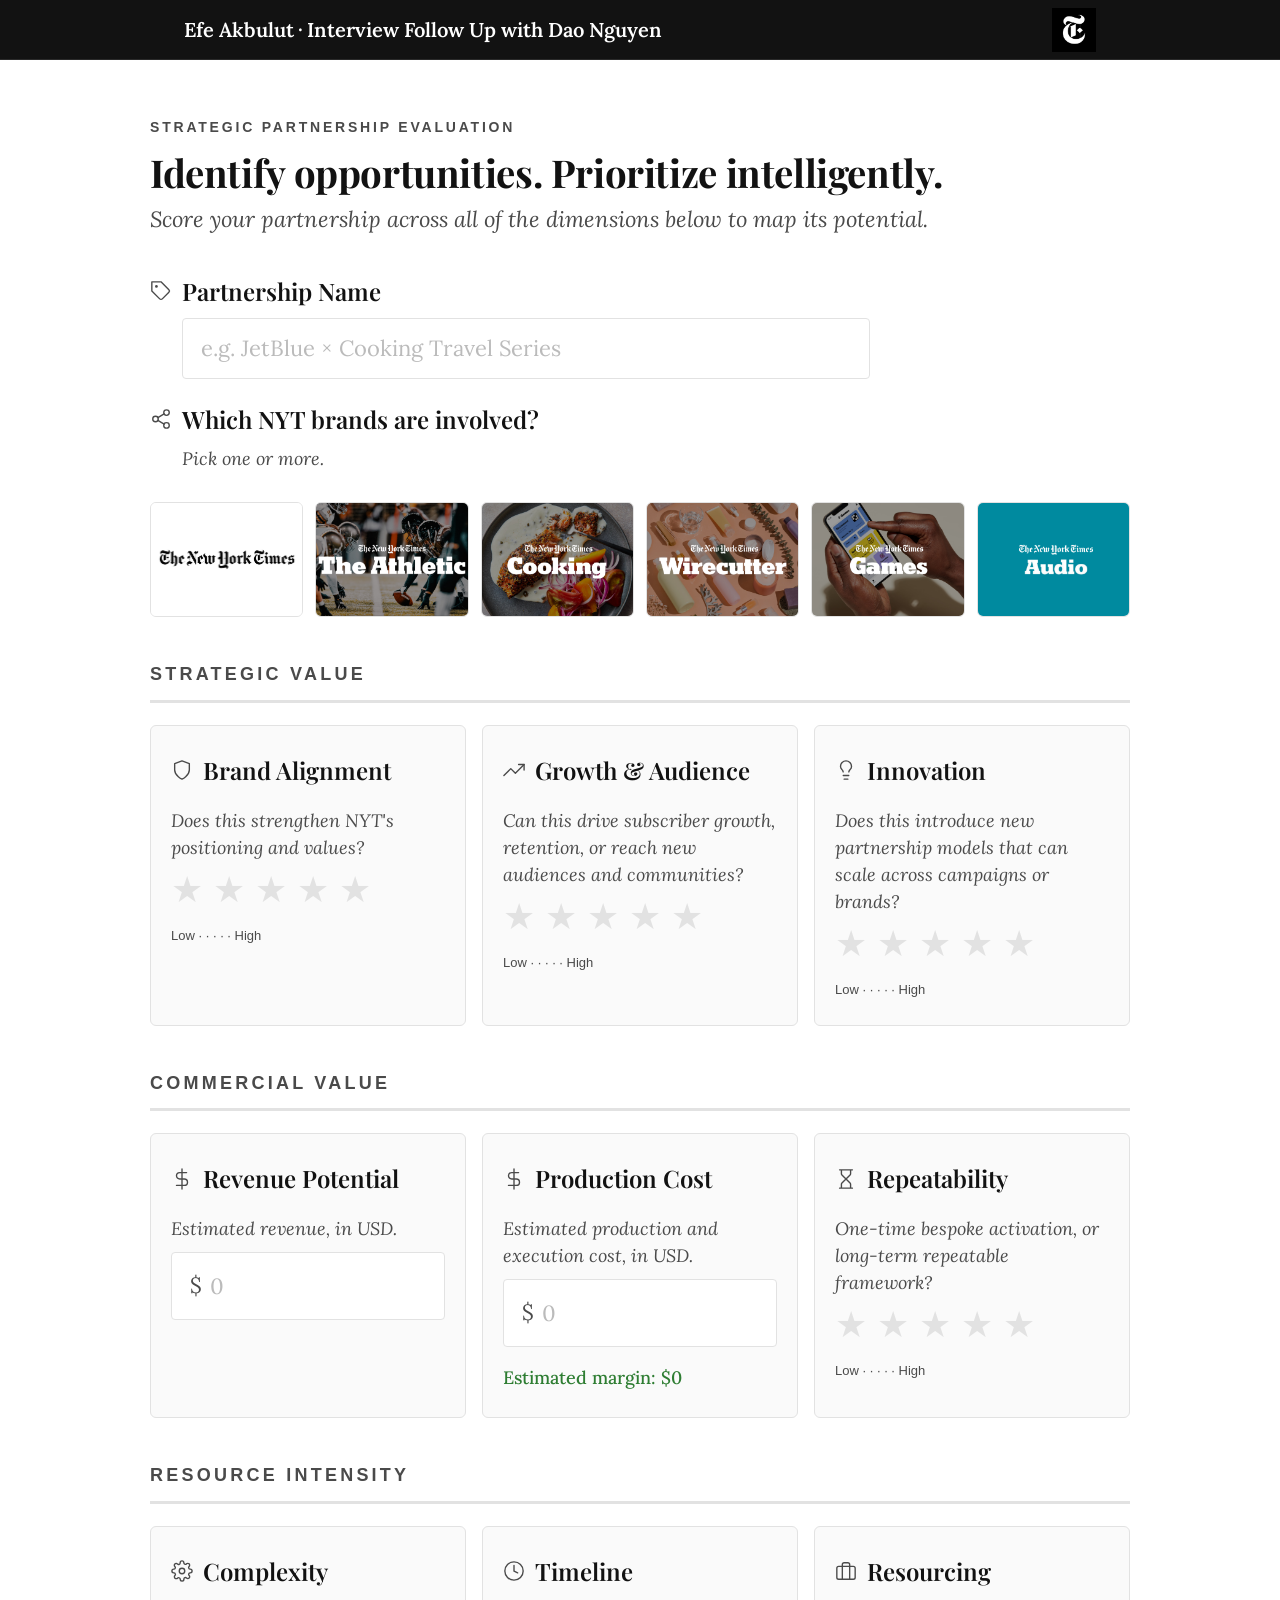
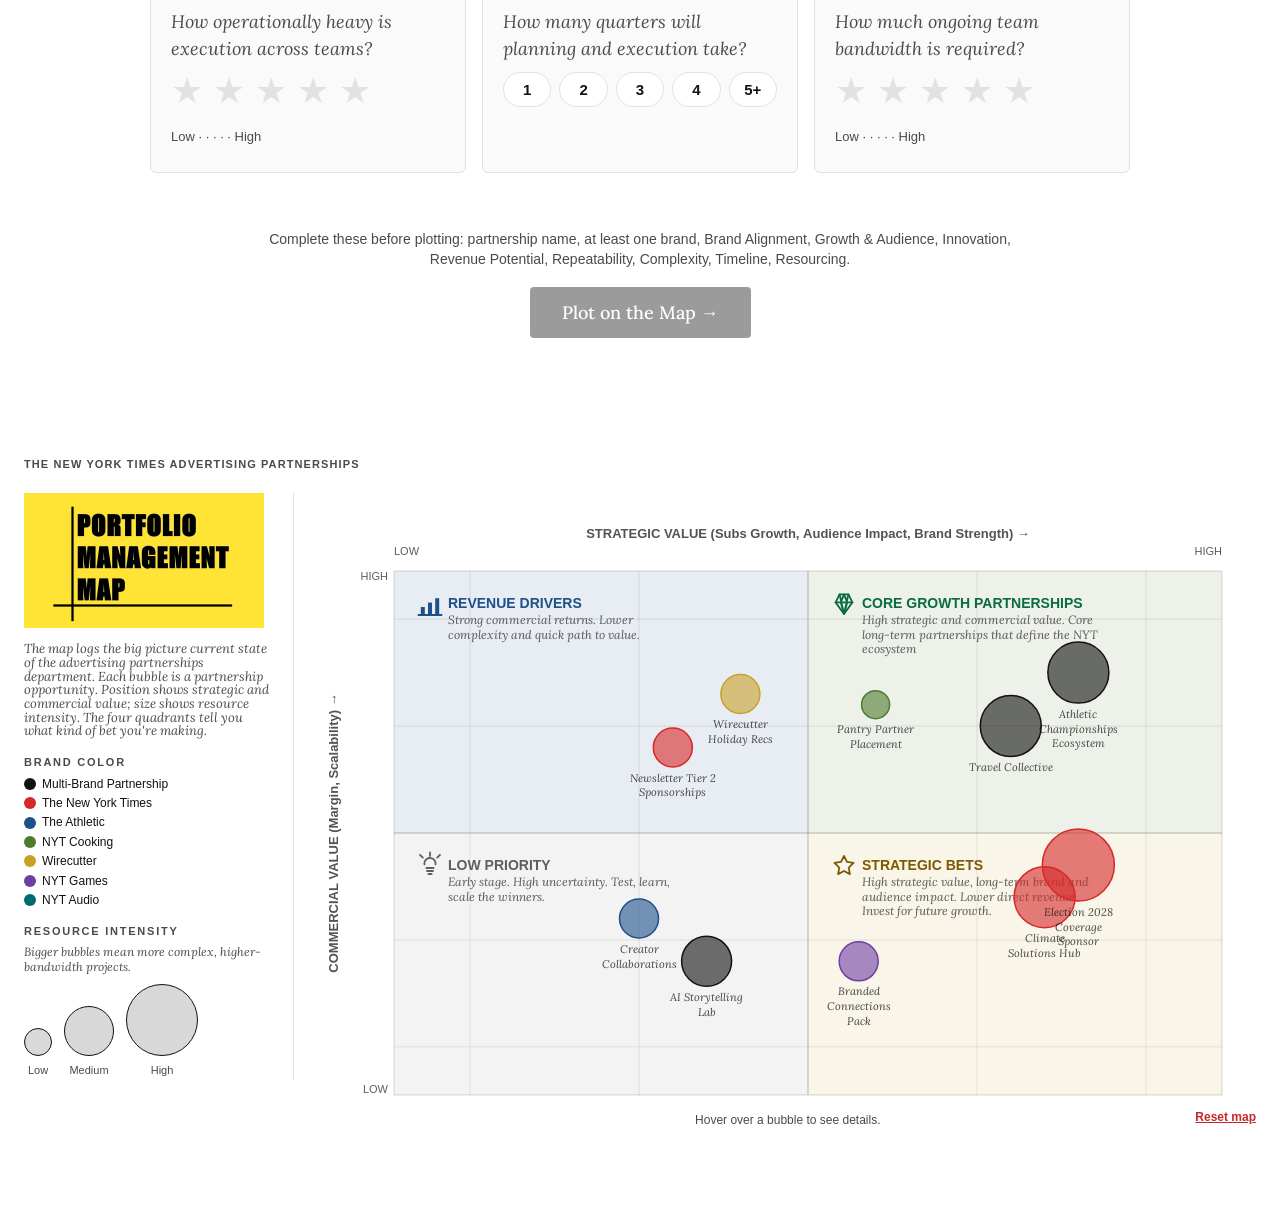
==== commit 3f381cd1: "Add two seeded bubbles: Pantry Partner Placement (Cooking) and Branded Connections Pack (Games) - Co" ====
--- a/docs/index.html
+++ b/docs/index.html
@@ -492,6 +492,10 @@
       // Bottom-Left: Experimental Bets (low SV, low CV)
       { name: "AI Storytelling Lab",              brand: "multi",      sv: 2.4, cv: 1.8, ri: 3.0, note: "New format test — undefined upside" },
       { name: "Creator Collaborations",           brand: "athletic",   sv: 2.0, cv: 2.2, ri: 2.0, note: "Creator x Athletic content play" },
+      // Core Growth — low-effort, high-margin Cooking placement
+      { name: "Pantry Partner Placement",         brand: "cooking",    sv: 3.4, cv: 4.2, ri: 1.0, note: "Brand pays flat quarterly fee for placement in existing Cooking recipe roundups. No new content — near-zero production cost." },
+      // Strategic Bets — novel Games format, low commercial return
+      { name: "Branded Connections Pack",         brand: "games",      sv: 3.3, cv: 1.8, ri: 2.0, note: "Consumer brand co-designs a themed Connections puzzle set. Novel format proves NYT Games as a platform — experimental pricing, no proven CPM benchmark." },
     ];
 
     function brandColor(key) {
--- a/docs/styles.css
+++ b/docs/styles.css
@@ -225,12 +225,13 @@
 
 .step-h1 {
   font-family: "Playfair Display", Georgia, serif;
-  font-size: clamp(36px, 4vw, 56px);
+  font-size: clamp(30px, 3vw, 42px);
   font-weight: 700;
   line-height: 1.05;
   letter-spacing: -0.01em;
   color: var(--ink);
   margin: 0;
+  white-space: nowrap;
 }
 
 .step-subhead {
@@ -639,6 +640,10 @@
     font-size: 18px;
   }
 
+  .step-h1 {
+    white-space: normal;
+  }
+
   .metric-title    { font-size: 20px; }
   .metric-question { font-size: 16px; }
 
